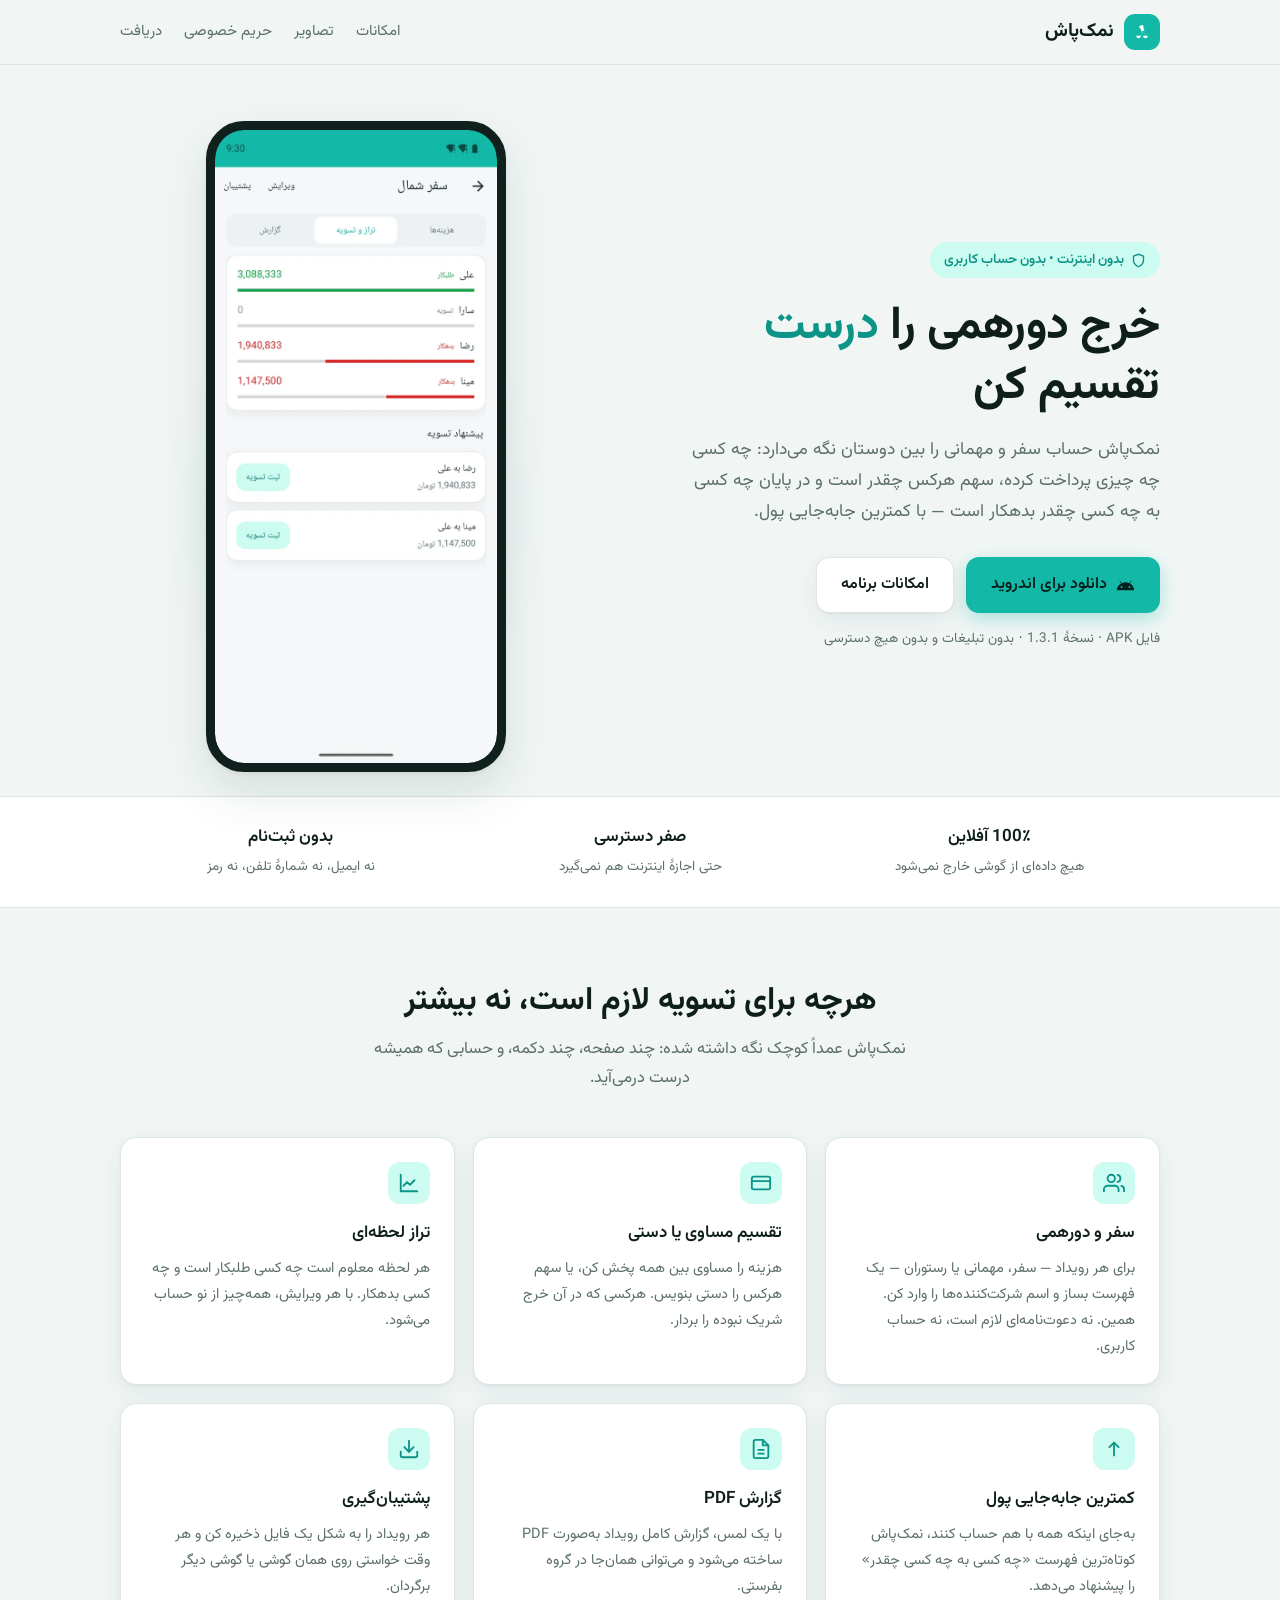
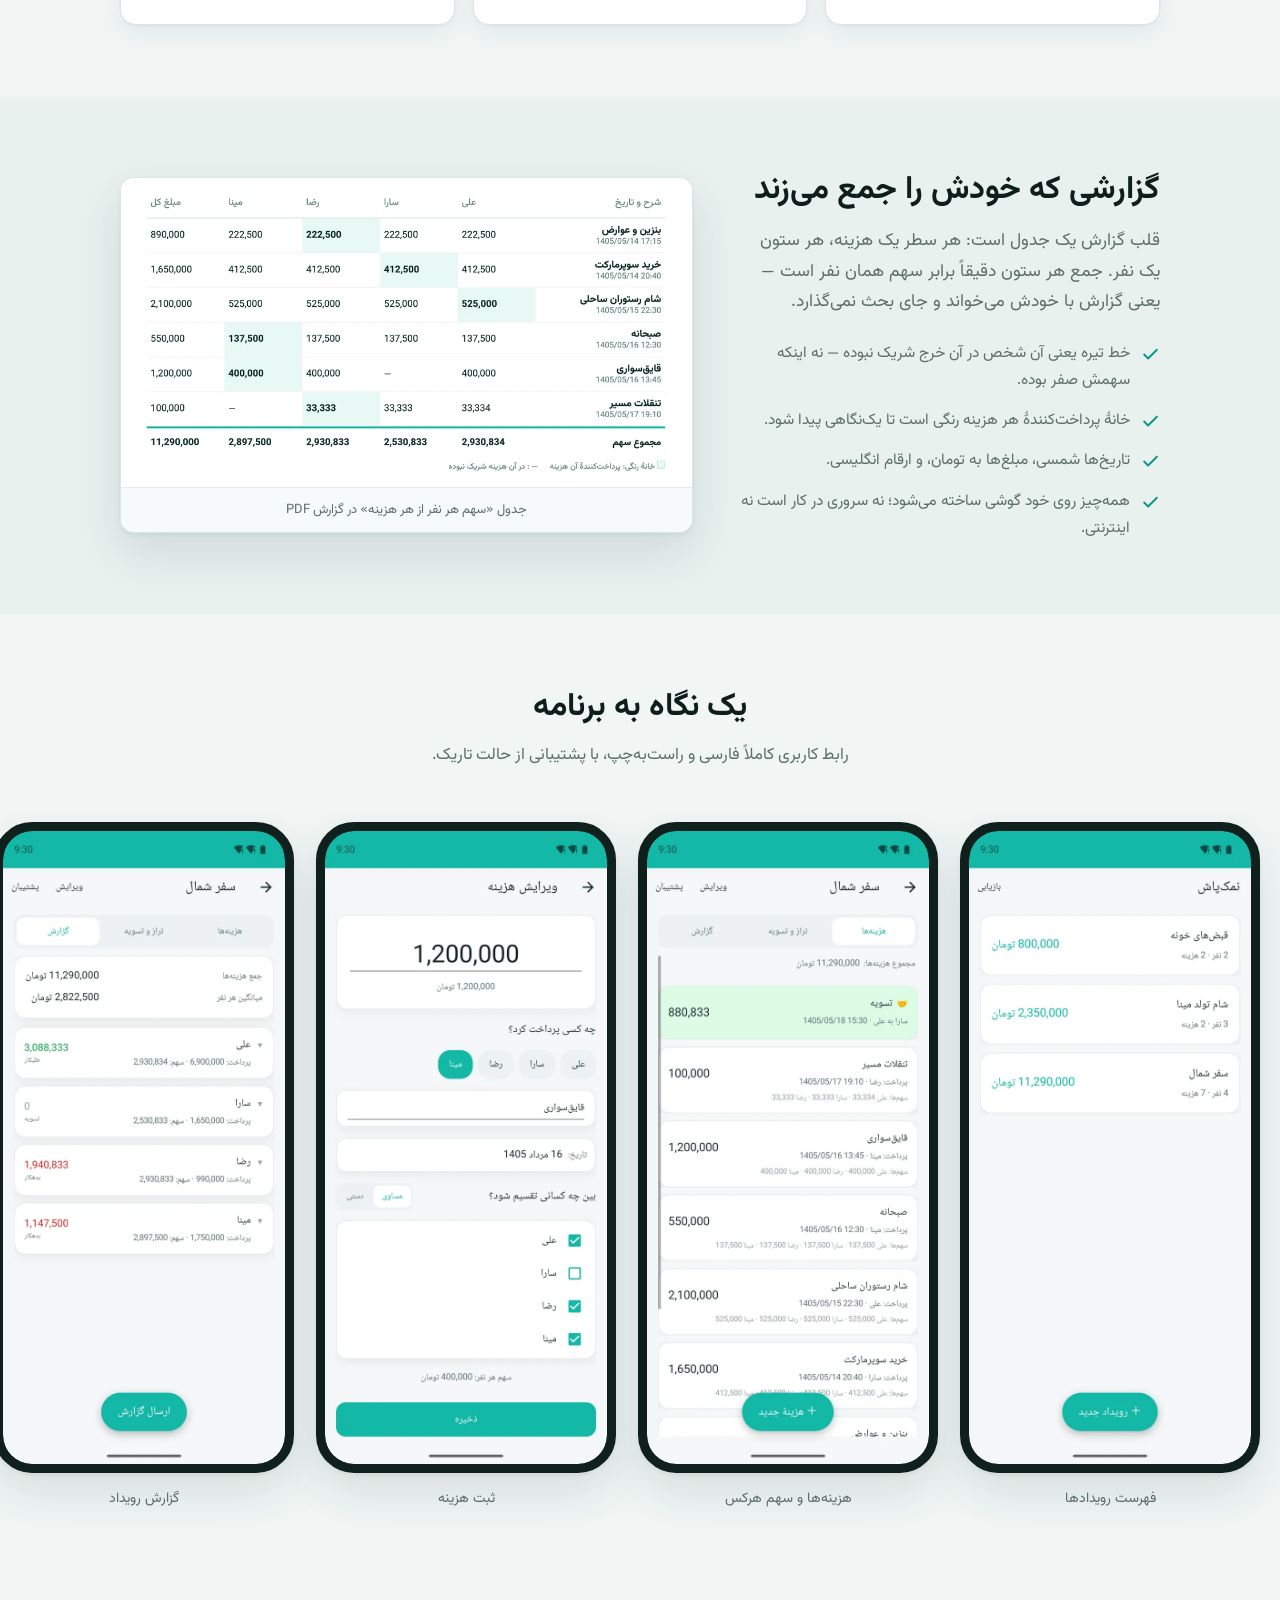
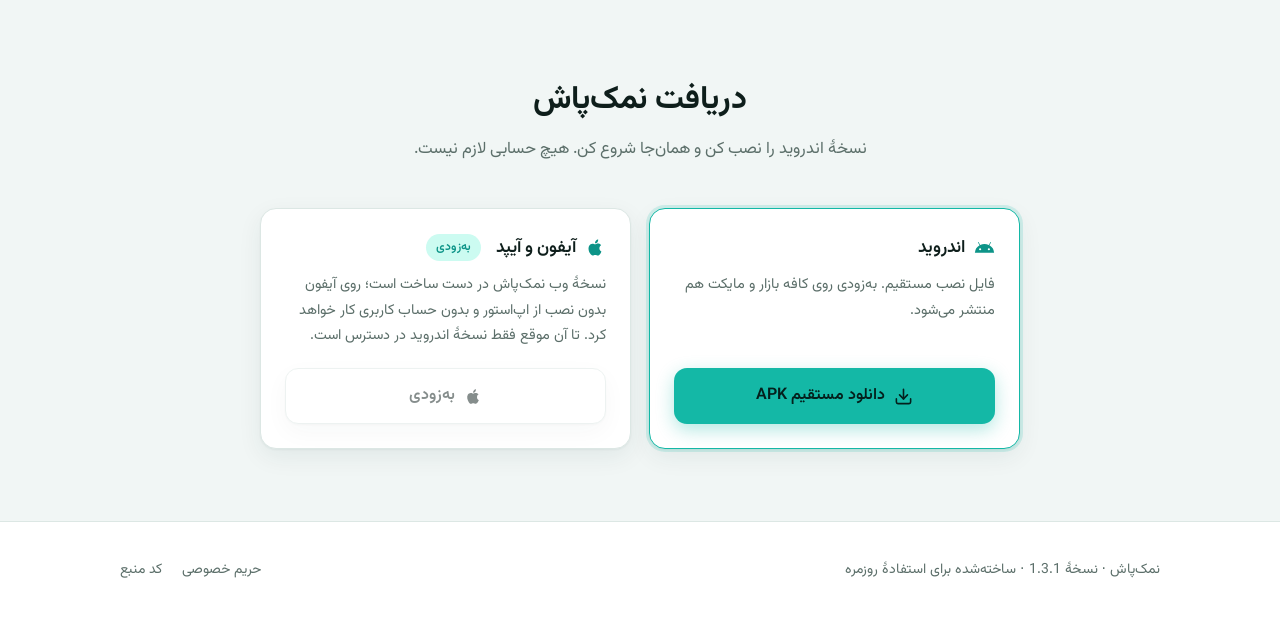
==== docs/index.html @ 7e6c97d6 "Publish the landing page at namakpash.namakco.ir Rename web/ to docs/ so GitHub Pages can serve it s" ====
<!doctype html>
<html lang="fa" dir="rtl">
<head>
<meta charset="utf-8">
<meta name="viewport" content="width=device-width, initial-scale=1, viewport-fit=cover">
<title>نمک‌پاش — تقسیم خرج دورهمی، بدون دردسر</title>
<meta name="description" content="نمک‌پاش خرج سفر و دورهمی را بین دوستان تقسیم می‌کند. کاملاً آفلاین، بدون حساب کاربری و بدون هیچ دسترسی.">
<meta name="theme-color" content="#14B8A6">

<meta property="og:type" content="website">
<meta property="og:title" content="نمک‌پاش — تقسیم خرج دورهمی، بدون دردسر">
<meta property="og:description" content="کاملاً آفلاین، بدون حساب کاربری، بدون هیچ دسترسی.">
<meta property="og:image" content="assets/shots/01-trips.webp">

<link rel="icon" href="assets/icon.svg" type="image/svg+xml">

<style>
@font-face{font-family:Vazirmatn;src:url(assets/fonts/Vazirmatn-Regular.woff2) format('woff2');font-weight:400;font-display:swap}
@font-face{font-family:Vazirmatn;src:url(assets/fonts/Vazirmatn-SemiBold.woff2) format('woff2');font-weight:600;font-display:swap}
@font-face{font-family:Vazirmatn;src:url(assets/fonts/Vazirmatn-Bold.woff2) format('woff2');font-weight:700;font-display:swap}

:root{
  --accent:#14B8A6; --accent-deep:#0D9488; --accent-soft:#CCFBF1;
  --green:#15A34A; --red:#DC2626;
  --bg:#F1F6F5; --surface:#FFFFFF; --surface-2:#E9F1EF;
  --text:#0E1E1B; --muted:#5C6F6A; --line:#DCE7E4;
  --shadow:0 1px 2px rgba(13,60,52,.05), 0 8px 24px rgba(13,60,52,.07);
  --shadow-lg:0 2px 4px rgba(13,60,52,.06), 0 20px 48px rgba(13,60,52,.12);
  --radius:16px;
}
@media (prefers-color-scheme:dark){
  :root:not([data-theme=light]){
    --accent:#2DD4BF; --accent-deep:#14B8A6; --accent-soft:#134E4A;
    --green:#4ADE80; --red:#F87171;
    --bg:#0A0F0E; --surface:#141B1A; --surface-2:#1B2423;
    --text:#E9F1EF; --muted:#93A5A0; --line:#243130;
    --shadow:0 1px 2px rgba(0,0,0,.4), 0 8px 24px rgba(0,0,0,.35);
    --shadow-lg:0 2px 4px rgba(0,0,0,.5), 0 20px 48px rgba(0,0,0,.5);
  }
}
:root[data-theme=dark]{
  --accent:#2DD4BF; --accent-deep:#14B8A6; --accent-soft:#134E4A;
  --green:#4ADE80; --red:#F87171;
  --bg:#0A0F0E; --surface:#141B1A; --surface-2:#1B2423;
  --text:#E9F1EF; --muted:#93A5A0; --line:#243130;
  --shadow:0 1px 2px rgba(0,0,0,.4), 0 8px 24px rgba(0,0,0,.35);
  --shadow-lg:0 2px 4px rgba(0,0,0,.5), 0 20px 48px rgba(0,0,0,.5);
}

*{box-sizing:border-box;margin:0;padding:0}
/* `clip`, not `hidden`: hidden would make body a scroll container and break the
   sticky header. In RTL any stray overflow also shifts the whole page sideways. */
html{scroll-behavior:smooth;overflow-x:clip}
body{
  font-family:Vazirmatn,system-ui,sans-serif;
  background:var(--bg); color:var(--text);
  line-height:1.75; font-size:16px;
  -webkit-font-smoothing:antialiased;
  overflow-x:clip;
}
.wrap{max-width:1080px;margin-inline:auto;padding-inline:20px}
section{padding-block:72px}
a{color:inherit}

/* ---------- header ---------- */
header{
  position:sticky; top:0; z-index:50;
  background:color-mix(in srgb, var(--bg) 82%, transparent);
  backdrop-filter:blur(14px); border-bottom:1px solid var(--line);
}
.bar{display:flex;align-items:center;gap:12px;height:64px}
.brand{display:flex;align-items:center;gap:10px;font-weight:700;font-size:19px;text-decoration:none}
.mark{width:36px;height:36px;border-radius:11px;background:var(--accent);display:grid;place-items:center;flex:none}
.mark svg{width:26px;height:26px;display:block}
.bar nav{margin-inline-start:auto;display:flex;gap:22px;align-items:center}
.bar nav a{color:var(--muted);text-decoration:none;font-size:15px}
.bar nav a:hover{color:var(--text)}
@media(max-width:640px){.bar nav a.hide-s{display:none}}

/* ---------- in-app browser notice ---------- */
#inapp{display:none;background:var(--accent-soft);border-bottom:1px solid var(--line);font-size:14px}
#inapp .wrap{padding-block:11px;display:flex;gap:10px;align-items:center;justify-content:center;text-align:center;flex-wrap:wrap}
#inapp b{font-weight:600}

/* ---------- hero ---------- */
.hero{padding-top:56px;padding-bottom:24px}
.hero-grid{display:grid;grid-template-columns:1.05fr .95fr;gap:48px;align-items:center}
@media(max-width:860px){.hero-grid{grid-template-columns:1fr;gap:40px;text-align:center}}
.eyebrow{
  display:inline-flex;align-items:center;gap:7px;font-size:13.5px;font-weight:600;
  color:var(--accent-deep);background:var(--accent-soft);
  padding:6px 14px;border-radius:999px;margin-bottom:20px;
}
@media (prefers-color-scheme:dark){:root:not([data-theme=light]) .eyebrow{color:#7FE8DC}}
:root[data-theme=dark] .eyebrow{color:#7FE8DC}
h1{font-size:clamp(30px,5.4vw,46px);line-height:1.3;font-weight:700;letter-spacing:-.01em}
h1 em{font-style:normal;color:var(--accent-deep)}
@media (prefers-color-scheme:dark){:root:not([data-theme=light]) h1 em{color:var(--accent)}}
:root[data-theme=dark] h1 em{color:var(--accent)}
.lede{margin-top:18px;font-size:17.5px;color:var(--muted);max-width:48ch}
@media(max-width:860px){.lede{margin-inline:auto}}

.cta{margin-top:30px;display:flex;flex-wrap:wrap;gap:12px}
@media(max-width:860px){.cta{justify-content:center}}
.btn{
  display:inline-flex;align-items:center;gap:9px;
  padding:13px 24px;border-radius:13px;font-size:16px;font-weight:600;
  text-decoration:none;border:1px solid transparent;cursor:pointer;
  transition:transform .15s ease, box-shadow .15s ease, background .15s ease;
}
.btn svg{width:19px;height:19px;flex:none}
.btn-primary{background:var(--accent);color:#04201C;box-shadow:0 6px 18px rgba(20,184,166,.32)}
.btn-primary:hover{transform:translateY(-1px);box-shadow:0 10px 26px rgba(20,184,166,.4)}
.btn-ghost{background:var(--surface);color:var(--text);border-color:var(--line);box-shadow:var(--shadow)}
.btn-ghost:hover{transform:translateY(-1px)}
.cta-note{margin-top:14px;font-size:13.5px;color:var(--muted)}

/* ---------- phone ---------- */
.phone{
  width:min(300px,78vw);margin-inline:auto;
  border:9px solid #10201D;border-radius:38px;background:#10201D;
  box-shadow:var(--shadow-lg);overflow:hidden;position:relative;
}
@media (prefers-color-scheme:dark){:root:not([data-theme=light]) .phone{border-color:#2A3937}}
:root[data-theme=dark] .phone{border-color:#2A3937}
.phone img{display:block;width:100%;height:auto;border-radius:29px}
.hero-phone{position:relative}
.hero-phone::after{
  content:"";position:absolute;inset:12% 0 -8% 0;z-index:-1;
  background:radial-gradient(closest-side, rgba(20,184,166,.28), transparent 72%);
  filter:blur(18px);
}

/* ---------- trust strip ---------- */
.strip{border-block:1px solid var(--line);background:var(--surface)}
.strip .wrap{display:grid;grid-template-columns:repeat(3,1fr);gap:8px;padding-block:26px;text-align:center}
@media(max-width:640px){.strip .wrap{grid-template-columns:1fr;gap:20px}}
.strip b{display:block;font-size:17px;font-weight:600}
.strip span{font-size:13.5px;color:var(--muted)}

/* ---------- headings ---------- */
.head{text-align:center;max-width:60ch;margin:0 auto 44px}
h2{font-size:clamp(24px,3.6vw,32px);font-weight:700;line-height:1.35}
.head p{margin-top:12px;color:var(--muted);font-size:16.5px}

/* ---------- features ---------- */
.features{display:grid;grid-template-columns:repeat(3,1fr);gap:18px}
@media(max-width:860px){.features{grid-template-columns:repeat(2,1fr)}}
@media(max-width:560px){.features{grid-template-columns:1fr}}
.card{
  background:var(--surface);border:1px solid var(--line);border-radius:var(--radius);
  padding:24px;box-shadow:var(--shadow);
}
.card .ic{
  width:42px;height:42px;border-radius:12px;background:var(--accent-soft);
  display:grid;place-items:center;margin-bottom:15px;color:var(--accent-deep);
}
@media (prefers-color-scheme:dark){:root:not([data-theme=light]) .card .ic{color:#7FE8DC}}
:root[data-theme=dark] .card .ic{color:#7FE8DC}
.card .ic svg{width:22px;height:22px}
.card h3{font-size:17px;font-weight:600;margin-bottom:7px}
.card p{font-size:14.5px;color:var(--muted);line-height:1.8}

/* ---------- report showcase ---------- */
.showcase{background:var(--surface-2)}
.showcase-grid{display:grid;grid-template-columns:.85fr 1.15fr;gap:44px;align-items:center}
@media(max-width:860px){.showcase-grid{grid-template-columns:1fr;gap:32px}}
.showcase-grid ul{list-style:none;margin-top:22px;display:grid;gap:13px}
.showcase-grid li{display:flex;gap:11px;font-size:15.5px;color:var(--muted);align-items:flex-start}
.showcase-grid li svg{width:19px;height:19px;flex:none;margin-top:5px;color:var(--accent-deep)}
@media (prefers-color-scheme:dark){:root:not([data-theme=light]) .showcase-grid li svg{color:var(--accent)}}
:root[data-theme=dark] .showcase-grid li svg{color:var(--accent)}
.paper{
  background:#fff;border:1px solid var(--line);border-radius:14px;overflow:hidden;
  box-shadow:var(--shadow-lg);
}
.paper img{display:block;width:100%;height:auto}
.paper figcaption{
  padding:11px 16px;font-size:13px;color:#5C6F6A;
  background:#F7FAFA;border-top:1px solid #E4EDEB;text-align:center;
}

/* ---------- gallery ---------- */
.rail{display:flex;gap:22px;overflow-x:auto;padding:8px 20px 24px;scroll-snap-type:x mandatory;scrollbar-width:thin}
.rail>figure{flex:0 0 auto;scroll-snap-align:center;text-align:center}
.rail figcaption{margin-top:14px;font-size:14px;color:var(--muted)}

/* ---------- download ---------- */
.dl{display:grid;grid-template-columns:repeat(2,1fr);gap:18px;max-width:760px;margin-inline:auto}
@media(max-width:640px){.dl{grid-template-columns:1fr}}
.dl-card{
  background:var(--surface);border:1px solid var(--line);border-radius:var(--radius);
  padding:24px;box-shadow:var(--shadow);display:flex;flex-direction:column;
}
.dl-card.is-primary{border-color:var(--accent);box-shadow:0 0 0 3px color-mix(in srgb,var(--accent) 16%,transparent),var(--shadow)}
.dl-card h3{font-size:17.5px;font-weight:600;display:flex;align-items:center;gap:9px}
.dl-card h3 svg{width:21px;height:21px;color:var(--accent-deep)}
@media (prefers-color-scheme:dark){:root:not([data-theme=light]) .dl-card h3 svg{color:var(--accent)}}
:root[data-theme=dark] .dl-card h3 svg{color:var(--accent)}
.dl-card p{font-size:14.5px;color:var(--muted);margin:9px 0 20px;flex:1}
.badge{
  display:inline-block;font-size:12px;font-weight:600;padding:3px 10px;border-radius:999px;
  background:var(--accent-soft);color:var(--accent-deep);margin-inline-start:6px;vertical-align:middle;
}
@media (prefers-color-scheme:dark){:root:not([data-theme=light]) .badge{color:#7FE8DC}}
:root[data-theme=dark] .badge{color:#7FE8DC}
.btn-block{width:100%;justify-content:center}
.btn[aria-disabled=true]{opacity:.5;pointer-events:none}

/* ---------- ios steps ---------- */
.steps{counter-reset:s;display:grid;gap:14px;margin-top:20px}
.steps li{list-style:none;display:flex;gap:13px;align-items:flex-start;font-size:15px}
.steps li::before{
  counter-increment:s;content:counter(s);
  width:26px;height:26px;border-radius:50%;flex:none;
  background:var(--accent);color:#04201C;font-size:13.5px;font-weight:700;
  display:grid;place-items:center;margin-top:3px;
}
.inline-ic{display:inline-grid;place-items:center;width:22px;height:22px;vertical-align:-5px;color:var(--accent-deep)}
.inline-ic svg{width:17px;height:17px}
@media (prefers-color-scheme:dark){:root:not([data-theme=light]) .inline-ic{color:var(--accent)}}
:root[data-theme=dark] .inline-ic{color:var(--accent)}

/* ---------- footer ---------- */
footer{border-top:1px solid var(--line);background:var(--surface);padding-block:36px;font-size:14px;color:var(--muted)}
footer .wrap{display:flex;gap:16px;align-items:center;flex-wrap:wrap;justify-content:space-between}
footer a{text-decoration:none}
footer a:hover{color:var(--text)}
.f-links{display:flex;gap:20px;flex-wrap:wrap}
</style>
</head>
<body>

<div id="inapp">
  <div class="wrap">
    <span>برای نصب، این صفحه را در <b>Safari</b> باز کنید — از منوی «…» گزینهٔ «Open in Browser» را بزنید.</span>
  </div>
</div>

<header>
  <div class="wrap bar">
    <a class="brand" href="#top">
      <span class="mark" aria-hidden="true">
        <svg viewBox="0 0 456 456" fill="#fff">
          <g transform="translate(228 228) scale(0.86) translate(-228 -228)">
            <g transform="rotate(160 228 150)">
              <rect x="194" y="88" width="68" height="38" rx="18"/>
              <rect x="203" y="122" width="50" height="16"/>
              <path d="M196 134 H260 L270 192 Q272 210 254 210 H202 Q184 210 186 192 Z"/>
            </g>
            <circle cx="243" cy="238" r="9"/><circle cx="214" cy="268" r="8"/>
            <circle cx="274" cy="266" r="8"/><circle cx="190" cy="294" r="7"/>
            <circle cx="298" cy="292" r="7"/>
            <path d="M108 306 h100 a50 50 0 0 1 -100 0 z"/>
            <path d="M248 306 h100 a50 50 0 0 1 -100 0 z"/>
          </g>
        </svg>
      </span>
      نمک‌پاش
    </a>
    <nav>
      <a href="#features" class="hide-s">امکانات</a>
      <a href="#shots" class="hide-s">تصاویر</a>
      <a href="privacy.html" class="hide-s">حریم خصوصی</a>
      <a href="#download">دریافت</a>
    </nav>
  </div>
</header>

<main id="top">

<section class="hero">
  <div class="wrap hero-grid">
    <div>
      <span class="eyebrow">
        <svg viewBox="0 0 24 24" fill="none" stroke="currentColor" stroke-width="2.2" stroke-linecap="round" stroke-linejoin="round" width="15" height="15"><path d="M12 22s8-4 8-10V5l-8-3-8 3v7c0 6 8 10 8 10z"/></svg>
        بدون اینترنت · بدون حساب کاربری
      </span>
      <h1>خرج دورهمی را <em>درست</em> تقسیم کن</h1>
      <p class="lede">
        نمک‌پاش حساب سفر و مهمانی را بین دوستان نگه می‌دارد: چه کسی چه چیزی پرداخت کرده،
        سهم هرکس چقدر است و در پایان چه کسی به چه کسی چقدر بدهکار است — با کمترین جابه‌جایی پول.
      </p>
      <div class="cta" id="cta"></div>
      <p class="cta-note" id="ctaNote"></p>
    </div>
    <div class="hero-phone">
      <div class="phone">
        <img src="assets/shots/03-balances.webp" width="620" height="1392"
             alt="صفحهٔ تراز و تسویه در نمک‌پاش: طلبکار و بدهکار هر نفر و پیشنهاد تسویه">
      </div>
    </div>
  </div>
</section>

<div class="strip">
  <div class="wrap">
    <div><b>100٪ آفلاین</b><span>هیچ داده‌ای از گوشی خارج نمی‌شود</span></div>
    <div><b>صفر دسترسی</b><span>حتی اجازهٔ اینترنت هم نمی‌گیرد</span></div>
    <div><b>بدون ثبت‌نام</b><span>نه ایمیل، نه شمارهٔ تلفن، نه رمز</span></div>
  </div>
</div>

<section id="features">
  <div class="wrap">
    <div class="head">
      <h2>هرچه برای تسویه لازم است، نه بیشتر</h2>
      <p>نمک‌پاش عمداً کوچک نگه داشته شده: چند صفحه، چند دکمه، و حسابی که همیشه درست درمی‌آید.</p>
    </div>
    <div class="features">
      <div class="card">
        <div class="ic"><svg viewBox="0 0 24 24" fill="none" stroke="currentColor" stroke-width="2" stroke-linecap="round" stroke-linejoin="round"><path d="M17 21v-2a4 4 0 0 0-4-4H5a4 4 0 0 0-4 4v2"/><circle cx="9" cy="7" r="4"/><path d="M23 21v-2a4 4 0 0 0-3-3.87M16 3.13a4 4 0 0 1 0 7.75"/></svg></div>
        <h3>سفر و دورهمی</h3>
        <p>برای هر رویداد — سفر، مهمانی یا رستوران — یک فهرست بساز و اسم شرکت‌کننده‌ها را وارد کن. همین. نه دعوت‌نامه‌ای لازم است، نه حساب کاربری.</p>
      </div>
      <div class="card">
        <div class="ic"><svg viewBox="0 0 24 24" fill="none" stroke="currentColor" stroke-width="2" stroke-linecap="round" stroke-linejoin="round"><rect x="2" y="5" width="20" height="14" rx="2"/><path d="M2 10h20"/></svg></div>
        <h3>تقسیم مساوی یا دستی</h3>
        <p>هزینه را مساوی بین همه پخش کن، یا سهم هرکس را دستی بنویس. هرکسی که در آن خرج شریک نبوده را بردار.</p>
      </div>
      <div class="card">
        <div class="ic"><svg viewBox="0 0 24 24" fill="none" stroke="currentColor" stroke-width="2" stroke-linecap="round" stroke-linejoin="round"><path d="M3 3v18h18"/><path d="M18 9l-5 5-3-3-4 4"/></svg></div>
        <h3>تراز لحظه‌ای</h3>
        <p>هر لحظه معلوم است چه کسی طلبکار است و چه کسی بدهکار. با هر ویرایش، همه‌چیز از نو حساب می‌شود.</p>
      </div>
      <div class="card">
        <div class="ic"><svg viewBox="0 0 24 24" fill="none" stroke="currentColor" stroke-width="2" stroke-linecap="round" stroke-linejoin="round"><path d="M7 10l5-5 5 5"/><path d="M12 5v14"/></svg></div>
        <h3>کمترین جابه‌جایی پول</h3>
        <p>به‌جای اینکه همه با هم حساب کنند، نمک‌پاش کوتاه‌ترین فهرست «چه کسی به چه کسی چقدر» را پیشنهاد می‌دهد.</p>
      </div>
      <div class="card">
        <div class="ic"><svg viewBox="0 0 24 24" fill="none" stroke="currentColor" stroke-width="2" stroke-linecap="round" stroke-linejoin="round"><path d="M14 2H6a2 2 0 0 0-2 2v16a2 2 0 0 0 2 2h12a2 2 0 0 0 2-2V8z"/><path d="M14 2v6h6"/><path d="M9 13h6M9 17h6"/></svg></div>
        <h3>گزارش PDF</h3>
        <p>با یک لمس، گزارش کامل رویداد به‌صورت PDF ساخته می‌شود و می‌توانی همان‌جا در گروه بفرستی.</p>
      </div>
      <div class="card">
        <div class="ic"><svg viewBox="0 0 24 24" fill="none" stroke="currentColor" stroke-width="2" stroke-linecap="round" stroke-linejoin="round"><path d="M21 15v4a2 2 0 0 1-2 2H5a2 2 0 0 1-2-2v-4"/><path d="M7 10l5 5 5-5"/><path d="M12 15V3"/></svg></div>
        <h3>پشتیبان‌گیری</h3>
        <p>هر رویداد را به شکل یک فایل ذخیره کن و هر وقت خواستی روی همان گوشی یا گوشی دیگر برگردان.</p>
      </div>
    </div>
  </div>
</section>

<section class="showcase">
  <div class="wrap showcase-grid">
    <div>
      <h2>گزارشی که خودش را جمع می‌زند</h2>
      <p class="lede" style="margin-top:14px">
        قلب گزارش یک جدول است: هر سطر یک هزینه، هر ستون یک نفر. جمع هر ستون دقیقاً برابر
        سهم همان نفر است — یعنی گزارش با خودش می‌خواند و جای بحث نمی‌گذارد.
      </p>
      <ul>
        <li><svg viewBox="0 0 24 24" fill="none" stroke="currentColor" stroke-width="2.4" stroke-linecap="round" stroke-linejoin="round"><path d="M20 6L9 17l-5-5"/></svg><span>خط تیره یعنی آن شخص در آن خرج شریک نبوده — نه اینکه سهمش صفر بوده.</span></li>
        <li><svg viewBox="0 0 24 24" fill="none" stroke="currentColor" stroke-width="2.4" stroke-linecap="round" stroke-linejoin="round"><path d="M20 6L9 17l-5-5"/></svg><span>خانهٔ پرداخت‌کنندهٔ هر هزینه رنگی است تا یک‌نگاهی پیدا شود.</span></li>
        <li><svg viewBox="0 0 24 24" fill="none" stroke="currentColor" stroke-width="2.4" stroke-linecap="round" stroke-linejoin="round"><path d="M20 6L9 17l-5-5"/></svg><span>تاریخ‌ها شمسی، مبلغ‌ها به تومان، و ارقام انگلیسی.</span></li>
        <li><svg viewBox="0 0 24 24" fill="none" stroke="currentColor" stroke-width="2.4" stroke-linecap="round" stroke-linejoin="round"><path d="M20 6L9 17l-5-5"/></svg><span>همه‌چیز روی خود گوشی ساخته می‌شود؛ نه سروری در کار است نه اینترنتی.</span></li>
      </ul>
    </div>
    <figure class="paper">
      <img src="assets/shots/09-matrix.webp" width="1000" height="577" loading="lazy"
           alt="جدول سهم هر نفر از هر هزینه در گزارش نمک‌پاش: هر سطر یک هزینه، هر ستون یک نفر، با سطر مجموع سهم">
      <figcaption>جدول «سهم هر نفر از هر هزینه» در گزارش PDF</figcaption>
    </figure>
  </div>
</section>

<section id="shots">
  <div class="wrap head">
    <h2>یک نگاه به برنامه</h2>
    <p>رابط کاربری کاملاً فارسی و راست‌به‌چپ، با پشتیبانی از حالت تاریک.</p>
  </div>
  <div class="rail">
    <figure><div class="phone"><img src="assets/shots/01-trips.webp" width="620" height="1392" loading="lazy" alt="فهرست رویدادها"></div><figcaption>فهرست رویدادها</figcaption></figure>
    <figure><div class="phone"><img src="assets/shots/02-expenses.webp" width="620" height="1392" loading="lazy" alt="فهرست هزینه‌ها با سهم هر نفر"></div><figcaption>هزینه‌ها و سهم هرکس</figcaption></figure>
    <figure><div class="phone"><img src="assets/shots/05-editor.webp" width="620" height="1392" loading="lazy" alt="ثبت هزینهٔ جدید"></div><figcaption>ثبت هزینه</figcaption></figure>
    <figure><div class="phone"><img src="assets/shots/04-report.webp" width="620" height="1392" loading="lazy" alt="گزارش رویداد"></div><figcaption>گزارش رویداد</figcaption></figure>
    <figure><div class="phone"><img src="assets/shots/06-dark-expenses.webp" width="620" height="1392" loading="lazy" alt="هزینه‌ها در حالت تاریک"></div><figcaption>حالت تاریک</figcaption></figure>
    <figure><div class="phone"><img src="assets/shots/07-dark-balances.webp" width="620" height="1392" loading="lazy" alt="تراز و تسویه در حالت تاریک"></div><figcaption>تراز در حالت تاریک</figcaption></figure>
  </div>
</section>

<section id="download">
  <div class="wrap">
    <div class="head">
      <h2>دریافت نمک‌پاش</h2>
      <p id="dlIntro">نسخهٔ اندروید را نصب کن و همان‌جا شروع کن. هیچ حسابی لازم نیست.</p>
    </div>
    <div class="dl" id="dlCards"></div>
  </div>
</section>

</main>

<footer>
  <div class="wrap">
    <span>نمک‌پاش · نسخهٔ <span id="ver">1.3</span> · ساخته‌شده برای استفادهٔ روزمره</span>
    <span class="f-links">
      <a href="privacy.html">حریم خصوصی</a>
      <a href="https://github.com/AmirHosseinNarimaniRad/namakpash" rel="noopener">کد منبع</a>
    </span>
  </div>
</footer>

<script>
(function () {
  "use strict";

  // ---- flip these as each channel goes live -------------------------------
  var CONFIG = {
    version:  "1.3.1",
    apkUrl:   "https://github.com/AmirHosseinNarimaniRad/namakpash/releases/latest",
    bazaarUrl: null,   // "https://cafebazaar.ir/app/ir.narimani.splitt"
    myketUrl:  null,   // "https://myket.ir/app/ir.narimani.splitt"
    pwaUrl:    null    // "/app/"  — set once the web version ships
  };
  // ------------------------------------------------------------------------

  var ua = navigator.userAgent || "";
  var isIOS = /iPad|iPhone|iPod/.test(ua) ||
              (navigator.platform === "MacIntel" && navigator.maxTouchPoints > 1);
  var isAndroid = /Android/.test(ua);
  // Links opened from Telegram/Instagram/WhatsApp land in a webview where iOS has no
  // "Add to Home Screen" at all — worth calling out rather than letting it dead-end.
  var inApp = /(FBAN|FBAV|Instagram|Line|Twitter|WhatsApp|Telegram)/i.test(ua) ||
              (isIOS && /AppleWebKit/.test(ua) && !/Safari/.test(ua));

  if (inApp) document.getElementById("inapp").style.display = "block";

  var ICON = {
    android: '<svg viewBox="0 0 24 24" fill="currentColor"><path d="M17.6 9.48l1.84-3.18a.4.4 0 0 0-.7-.4l-1.87 3.23a11.4 11.4 0 0 0-9.74 0L5.26 5.9a.4.4 0 1 0-.7.4L6.4 9.48A10.9 10.9 0 0 0 1 18h22a10.9 10.9 0 0 0-5.4-8.52M7 15.25a1.25 1.25 0 1 1 0-2.5 1.25 1.25 0 0 1 0 2.5m10 0a1.25 1.25 0 1 1 0-2.5 1.25 1.25 0 0 1 0 2.5"/></svg>',
    apple:   '<svg viewBox="0 0 24 24" fill="currentColor"><path d="M16.4 12.8c0-2.3 1.9-3.4 2-3.5-1.1-1.6-2.8-1.8-3.4-1.8-1.4-.1-2.8.9-3.5.9s-1.8-.9-3-.8c-1.5 0-2.9.9-3.7 2.3-1.6 2.7-.4 6.8 1.1 9 .8 1.1 1.6 2.3 2.8 2.3s1.6-.7 3-.7 1.8.7 3 .7 2-1.1 2.8-2.2c.9-1.2 1.2-2.4 1.2-2.5 0 0-2.3-.9-2.3-3.7M14.2 5.9c.6-.8 1-1.9.9-3-.9 0-2 .6-2.7 1.4-.6.7-1.1 1.8-.9 2.9 1 .1 2-.5 2.7-1.3"/></svg>',
    down:    '<svg viewBox="0 0 24 24" fill="none" stroke="currentColor" stroke-width="2" stroke-linecap="round" stroke-linejoin="round"><path d="M21 15v4a2 2 0 0 1-2 2H5a2 2 0 0 1-2-2v-4"/><path d="M7 10l5 5 5-5"/><path d="M12 15V3"/></svg>',
    share:   '<svg viewBox="0 0 24 24" fill="none" stroke="currentColor" stroke-width="2" stroke-linecap="round" stroke-linejoin="round"><path d="M12 16V3"/><path d="M8 7l4-4 4 4"/><path d="M4 12v7a2 2 0 0 0 2 2h12a2 2 0 0 0 2-2v-7"/></svg>',
    plus:    '<svg viewBox="0 0 24 24" fill="none" stroke="currentColor" stroke-width="2" stroke-linecap="round" stroke-linejoin="round"><rect x="3" y="3" width="18" height="18" rx="4"/><path d="M12 8v8M8 12h8"/></svg>'
  };

  function btn(href, label, icon, primary) {
    if (!href) {
      return '<span class="btn ' + (primary ? "btn-primary" : "btn-ghost") +
             ' btn-block" aria-disabled="true">' + icon + label + '</span>';
    }
    return '<a class="btn ' + (primary ? "btn-primary" : "btn-ghost") +
           ' btn-block" href="' + href + '" rel="noopener">' + icon + label + '</a>';
  }

  // ---- hero call to action ----
  var cta = document.getElementById("cta");
  var note = document.getElementById("ctaNote");
  var androidHref = CONFIG.bazaarUrl || CONFIG.apkUrl;

  if (isIOS) {
    if (CONFIG.pwaUrl) {
      cta.innerHTML =
        '<a class="btn btn-primary" href="#ios">' + ICON.apple + 'نصب روی آیفون</a>' +
        '<a class="btn btn-ghost" href="#download">نسخهٔ اندروید</a>';
      note.textContent = "نسخهٔ وب، مستقیم از داخل Safari نصب می‌شود.";
    } else {
      cta.innerHTML =
        '<a class="btn btn-ghost" href="#download">' + ICON.android + 'فعلاً فقط اندروید</a>';
      note.textContent = "نسخهٔ وب برای آیفون در دست ساخت است.";
    }
  } else {
    cta.innerHTML =
      '<a class="btn btn-primary" href="' + androidHref + '" rel="noopener">' +
      ICON.android + (CONFIG.bazaarUrl ? "دریافت از بازار" : "دانلود برای اندروید") + '</a>' +
      '<a class="btn btn-ghost" href="#features">امکانات برنامه</a>';
    note.textContent = CONFIG.bazaarUrl
      ? "رایگان · بدون تبلیغات · بدون هیچ دسترسی"
      : "فایل APK · نسخهٔ " + CONFIG.version + " · بدون تبلیغات و بدون هیچ دسترسی";
  }

  // ---- download cards ----
  var cards = [];

  var androidButtons = CONFIG.bazaarUrl
    ? btn(CONFIG.bazaarUrl, "دریافت از بازار", ICON.android, true) +
      '<div style="height:10px"></div>' +
      btn(CONFIG.apkUrl, "دانلود مستقیم APK", ICON.down, false)
    : btn(CONFIG.apkUrl, "دانلود مستقیم APK", ICON.down, true);

  cards.push(
    '<div class="dl-card' + (isIOS ? "" : " is-primary") + '">' +
      '<h3>' + ICON.android + 'اندروید</h3>' +
      '<p>' + (CONFIG.bazaarUrl
        ? "از کافه بازار نصب کن تا به‌روزرسانی‌ها خودکار برسد."
        : "فایل نصب مستقیم. به‌زودی روی کافه بازار و مایکت هم منتشر می‌شود.") + '</p>' +
      androidButtons +
    '</div>'
  );

  cards.push(
    '<div class="dl-card' + (isIOS && CONFIG.pwaUrl ? " is-primary" : "") + '" id="ios">' +
      '<h3>' + ICON.apple + 'آیفون و آیپد' +
        (CONFIG.pwaUrl ? "" : '<span class="badge">به‌زودی</span>') + '</h3>' +
      (CONFIG.pwaUrl
        ? '<p>نسخهٔ وب را باز کن و به صفحهٔ اصلی اضافه کن — بعد از آن کاملاً آفلاین کار می‌کند.</p>' +
          '<ol class="steps">' +
            '<li>این صفحه را در <b>Safari</b> باز کن.</li>' +
            '<li>دکمهٔ <span class="inline-ic">' + ICON.share + '</span> را بزن.</li>' +
            '<li>گزینهٔ <span class="inline-ic">' + ICON.plus + '</span> <b>Add to Home Screen</b> را انتخاب کن.</li>' +
          '</ol>' +
          '<div style="height:16px"></div>' +
          btn(CONFIG.pwaUrl, "باز کردن نسخهٔ وب", ICON.apple, true)
        : '<p>نسخهٔ وب نمک‌پاش در دست ساخت است؛ روی آیفون بدون نصب از اپ‌استور و بدون حساب کاربری کار خواهد کرد. تا آن موقع فقط نسخهٔ اندروید در دسترس است.</p>' +
          btn(null, "به‌زودی", ICON.apple, false)) +
    '</div>'
  );

  if (CONFIG.myketUrl) {
    cards.push(
      '<div class="dl-card">' +
        '<h3>' + ICON.android + 'مایکت</h3>' +
        '<p>اگر کافه بازار نداری، از مایکت نصب کن.</p>' +
        btn(CONFIG.myketUrl, "دریافت از مایکت", ICON.android, false) +
      '</div>'
    );
  }

  document.getElementById("dlCards").innerHTML = cards.join("");

  if (isIOS && !CONFIG.pwaUrl) {
    document.getElementById("dlIntro").textContent =
      "نسخهٔ آیفون هنوز آماده نیست. فعلاً نمک‌پاش فقط روی اندروید کار می‌کند.";
  }

  document.getElementById("ver").textContent = CONFIG.version;
})();
</script>

</body>
</html>
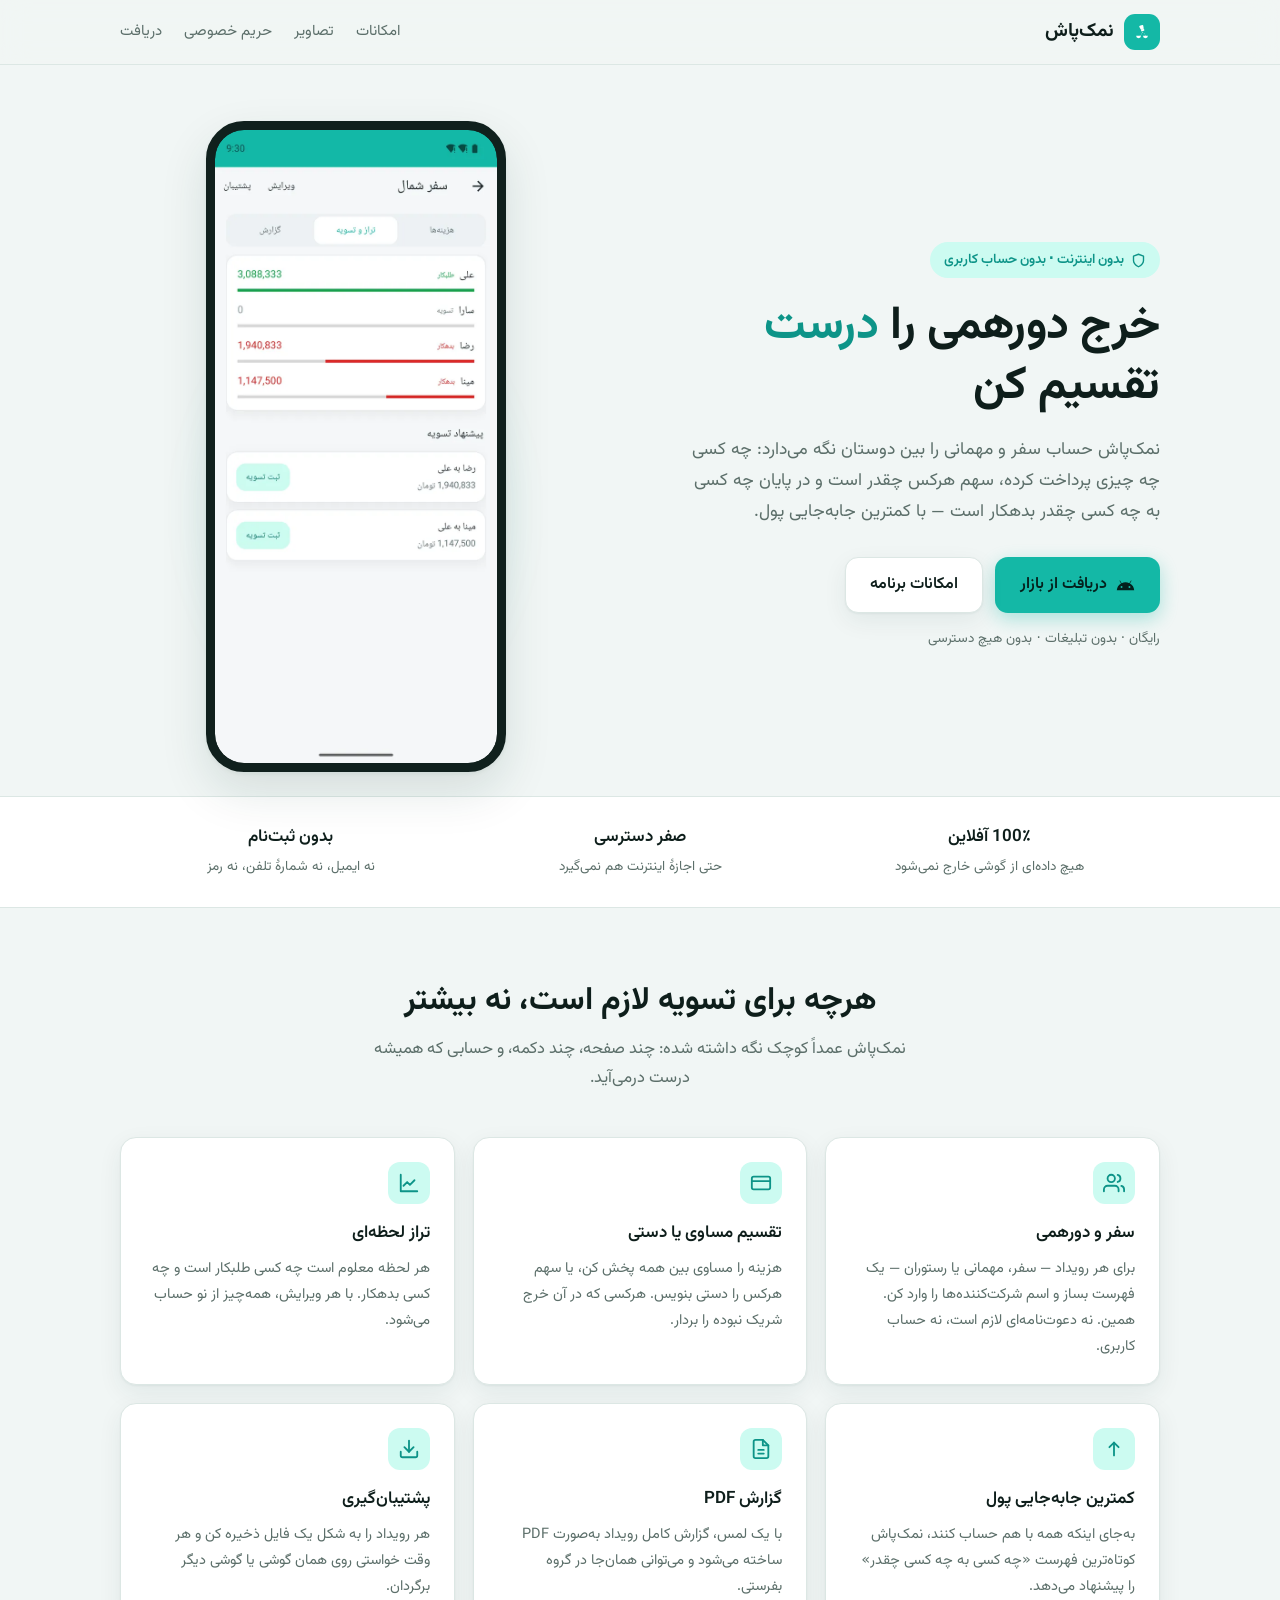
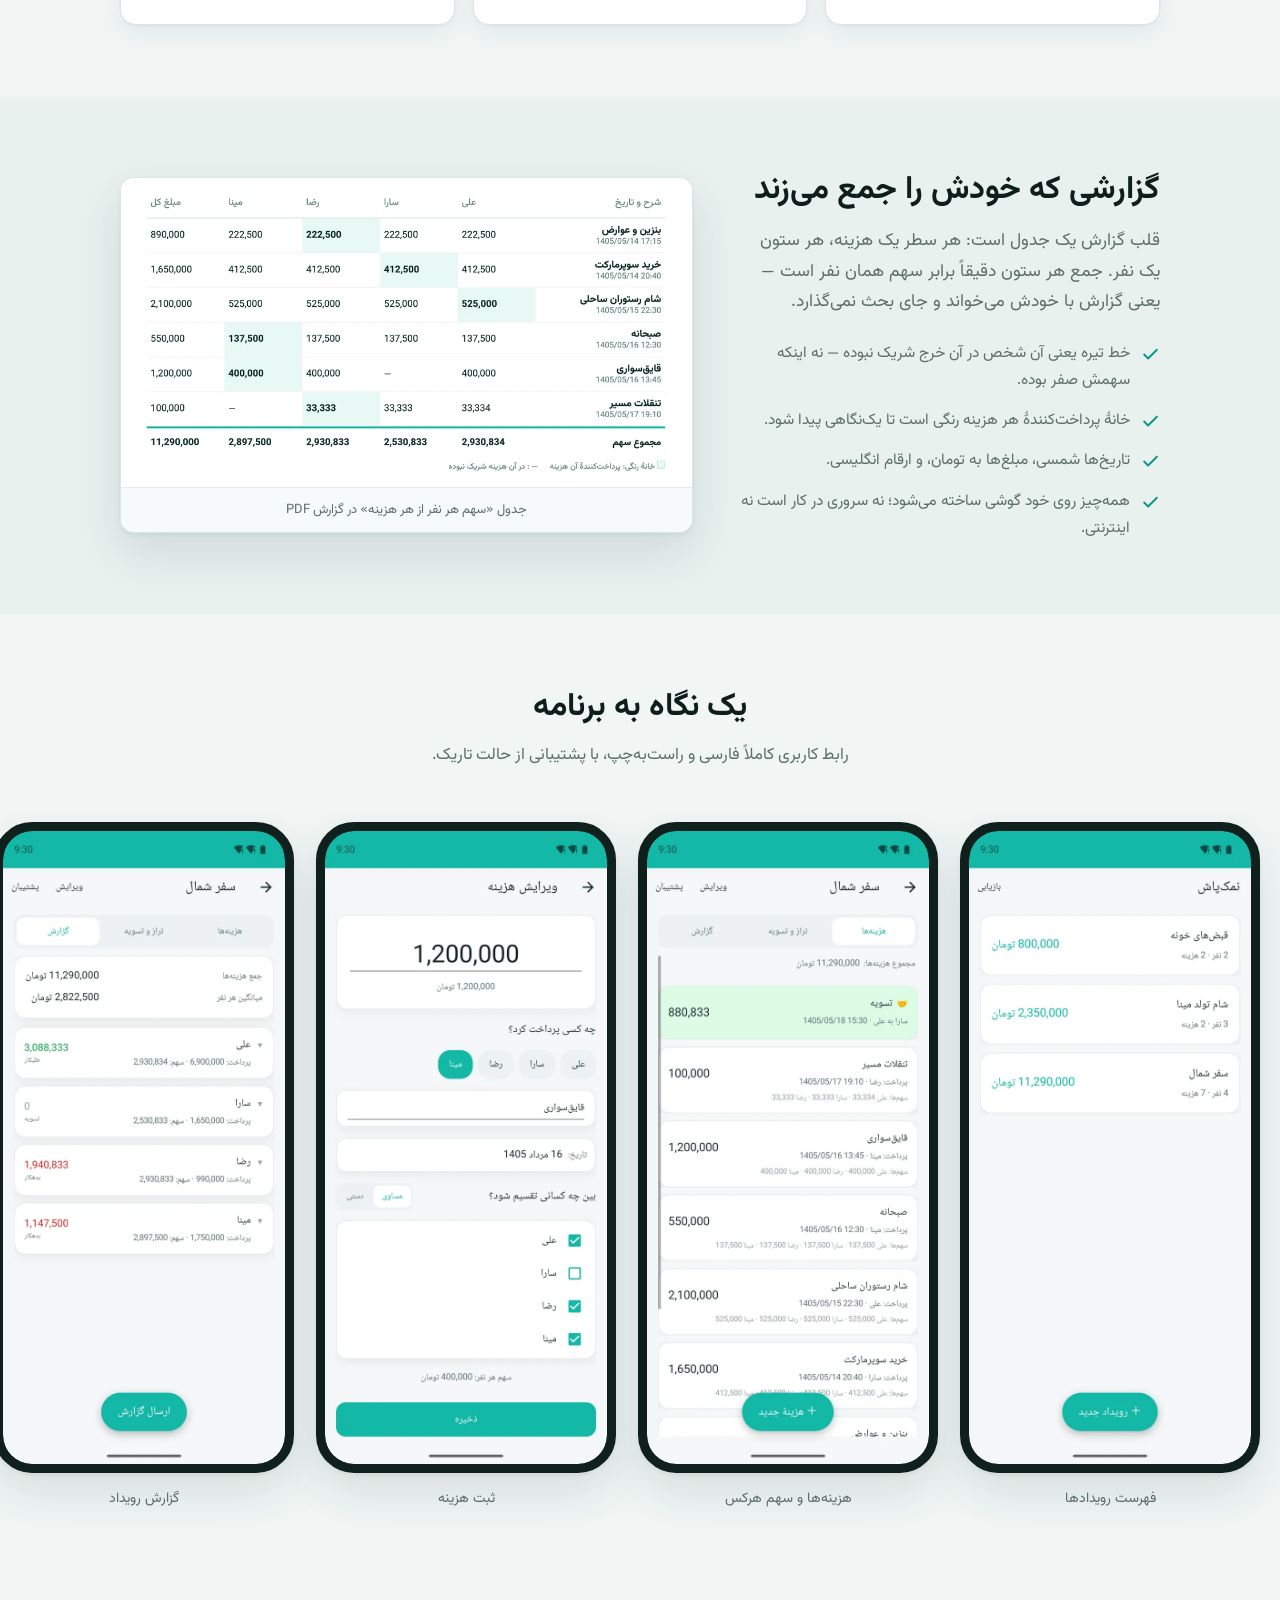
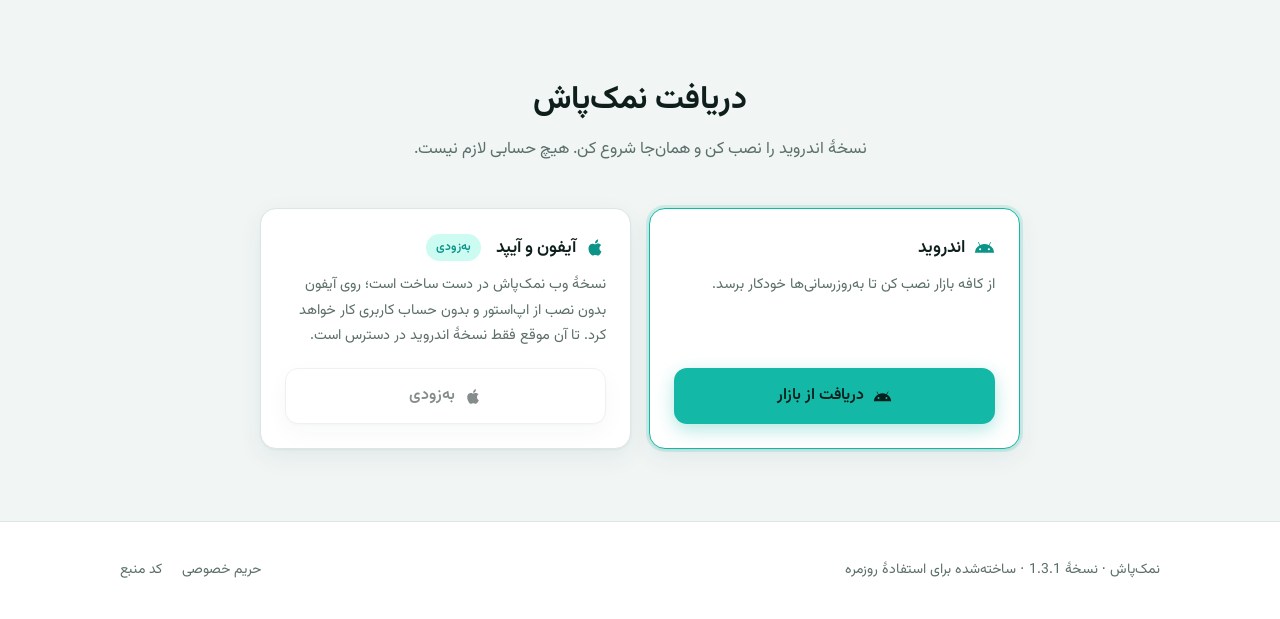
==== commit 777e2149: "Send Android users to Cafe Bazaar instead of the APK The Bazaar listing is live, so the direct downl" ====
--- a/docs/index.html
+++ b/docs/index.html
@@ -409,8 +409,7 @@
   // ---- flip these as each channel goes live -------------------------------
   var CONFIG = {
     version:  "1.3.1",
-    apkUrl:   "https://github.com/AmirHosseinNarimaniRad/namakpash/releases/latest",
-    bazaarUrl: null,   // "https://cafebazaar.ir/app/ir.narimani.splitt"
+    bazaarUrl: "https://cafebazaar.ir/app/ir.narimani.splitt",
     myketUrl:  null,   // "https://myket.ir/app/ir.narimani.splitt"
     pwaUrl:    null    // "/app/"  — set once the web version ships
   };
@@ -430,7 +429,6 @@
   var ICON = {
     android: '<svg viewBox="0 0 24 24" fill="currentColor"><path d="M17.6 9.48l1.84-3.18a.4.4 0 0 0-.7-.4l-1.87 3.23a11.4 11.4 0 0 0-9.74 0L5.26 5.9a.4.4 0 1 0-.7.4L6.4 9.48A10.9 10.9 0 0 0 1 18h22a10.9 10.9 0 0 0-5.4-8.52M7 15.25a1.25 1.25 0 1 1 0-2.5 1.25 1.25 0 0 1 0 2.5m10 0a1.25 1.25 0 1 1 0-2.5 1.25 1.25 0 0 1 0 2.5"/></svg>',
     apple:   '<svg viewBox="0 0 24 24" fill="currentColor"><path d="M16.4 12.8c0-2.3 1.9-3.4 2-3.5-1.1-1.6-2.8-1.8-3.4-1.8-1.4-.1-2.8.9-3.5.9s-1.8-.9-3-.8c-1.5 0-2.9.9-3.7 2.3-1.6 2.7-.4 6.8 1.1 9 .8 1.1 1.6 2.3 2.8 2.3s1.6-.7 3-.7 1.8.7 3 .7 2-1.1 2.8-2.2c.9-1.2 1.2-2.4 1.2-2.5 0 0-2.3-.9-2.3-3.7M14.2 5.9c.6-.8 1-1.9.9-3-.9 0-2 .6-2.7 1.4-.6.7-1.1 1.8-.9 2.9 1 .1 2-.5 2.7-1.3"/></svg>',
-    down:    '<svg viewBox="0 0 24 24" fill="none" stroke="currentColor" stroke-width="2" stroke-linecap="round" stroke-linejoin="round"><path d="M21 15v4a2 2 0 0 1-2 2H5a2 2 0 0 1-2-2v-4"/><path d="M7 10l5 5 5-5"/><path d="M12 15V3"/></svg>',
     share:   '<svg viewBox="0 0 24 24" fill="none" stroke="currentColor" stroke-width="2" stroke-linecap="round" stroke-linejoin="round"><path d="M12 16V3"/><path d="M8 7l4-4 4 4"/><path d="M4 12v7a2 2 0 0 0 2 2h12a2 2 0 0 0 2-2v-7"/></svg>',
     plus:    '<svg viewBox="0 0 24 24" fill="none" stroke="currentColor" stroke-width="2" stroke-linecap="round" stroke-linejoin="round"><rect x="3" y="3" width="18" height="18" rx="4"/><path d="M12 8v8M8 12h8"/></svg>'
   };
@@ -447,7 +445,7 @@
   // ---- hero call to action ----
   var cta = document.getElementById("cta");
   var note = document.getElementById("ctaNote");
-  var androidHref = CONFIG.bazaarUrl || CONFIG.apkUrl;
+  var androidHref = CONFIG.bazaarUrl;
 
   if (isIOS) {
     if (CONFIG.pwaUrl) {
@@ -463,28 +461,20 @@
   } else {
     cta.innerHTML =
       '<a class="btn btn-primary" href="' + androidHref + '" rel="noopener">' +
-      ICON.android + (CONFIG.bazaarUrl ? "دریافت از بازار" : "دانلود برای اندروید") + '</a>' +
+      ICON.android + "دریافت از بازار" + '</a>' +
       '<a class="btn btn-ghost" href="#features">امکانات برنامه</a>';
-    note.textContent = CONFIG.bazaarUrl
-      ? "رایگان · بدون تبلیغات · بدون هیچ دسترسی"
-      : "فایل APK · نسخهٔ " + CONFIG.version + " · بدون تبلیغات و بدون هیچ دسترسی";
+    note.textContent = "رایگان · بدون تبلیغات · بدون هیچ دسترسی";
   }
 
   // ---- download cards ----
   var cards = [];
 
-  var androidButtons = CONFIG.bazaarUrl
-    ? btn(CONFIG.bazaarUrl, "دریافت از بازار", ICON.android, true) +
-      '<div style="height:10px"></div>' +
-      btn(CONFIG.apkUrl, "دانلود مستقیم APK", ICON.down, false)
-    : btn(CONFIG.apkUrl, "دانلود مستقیم APK", ICON.down, true);
+  var androidButtons = btn(CONFIG.bazaarUrl, "دریافت از بازار", ICON.android, true);
 
   cards.push(
     '<div class="dl-card' + (isIOS ? "" : " is-primary") + '">' +
       '<h3>' + ICON.android + 'اندروید</h3>' +
-      '<p>' + (CONFIG.bazaarUrl
-        ? "از کافه بازار نصب کن تا به‌روزرسانی‌ها خودکار برسد."
-        : "فایل نصب مستقیم. به‌زودی روی کافه بازار و مایکت هم منتشر می‌شود.") + '</p>' +
+      '<p>از کافه بازار نصب کن تا به‌روزرسانی‌ها خودکار برسد.</p>' +
       androidButtons +
     '</div>'
   );
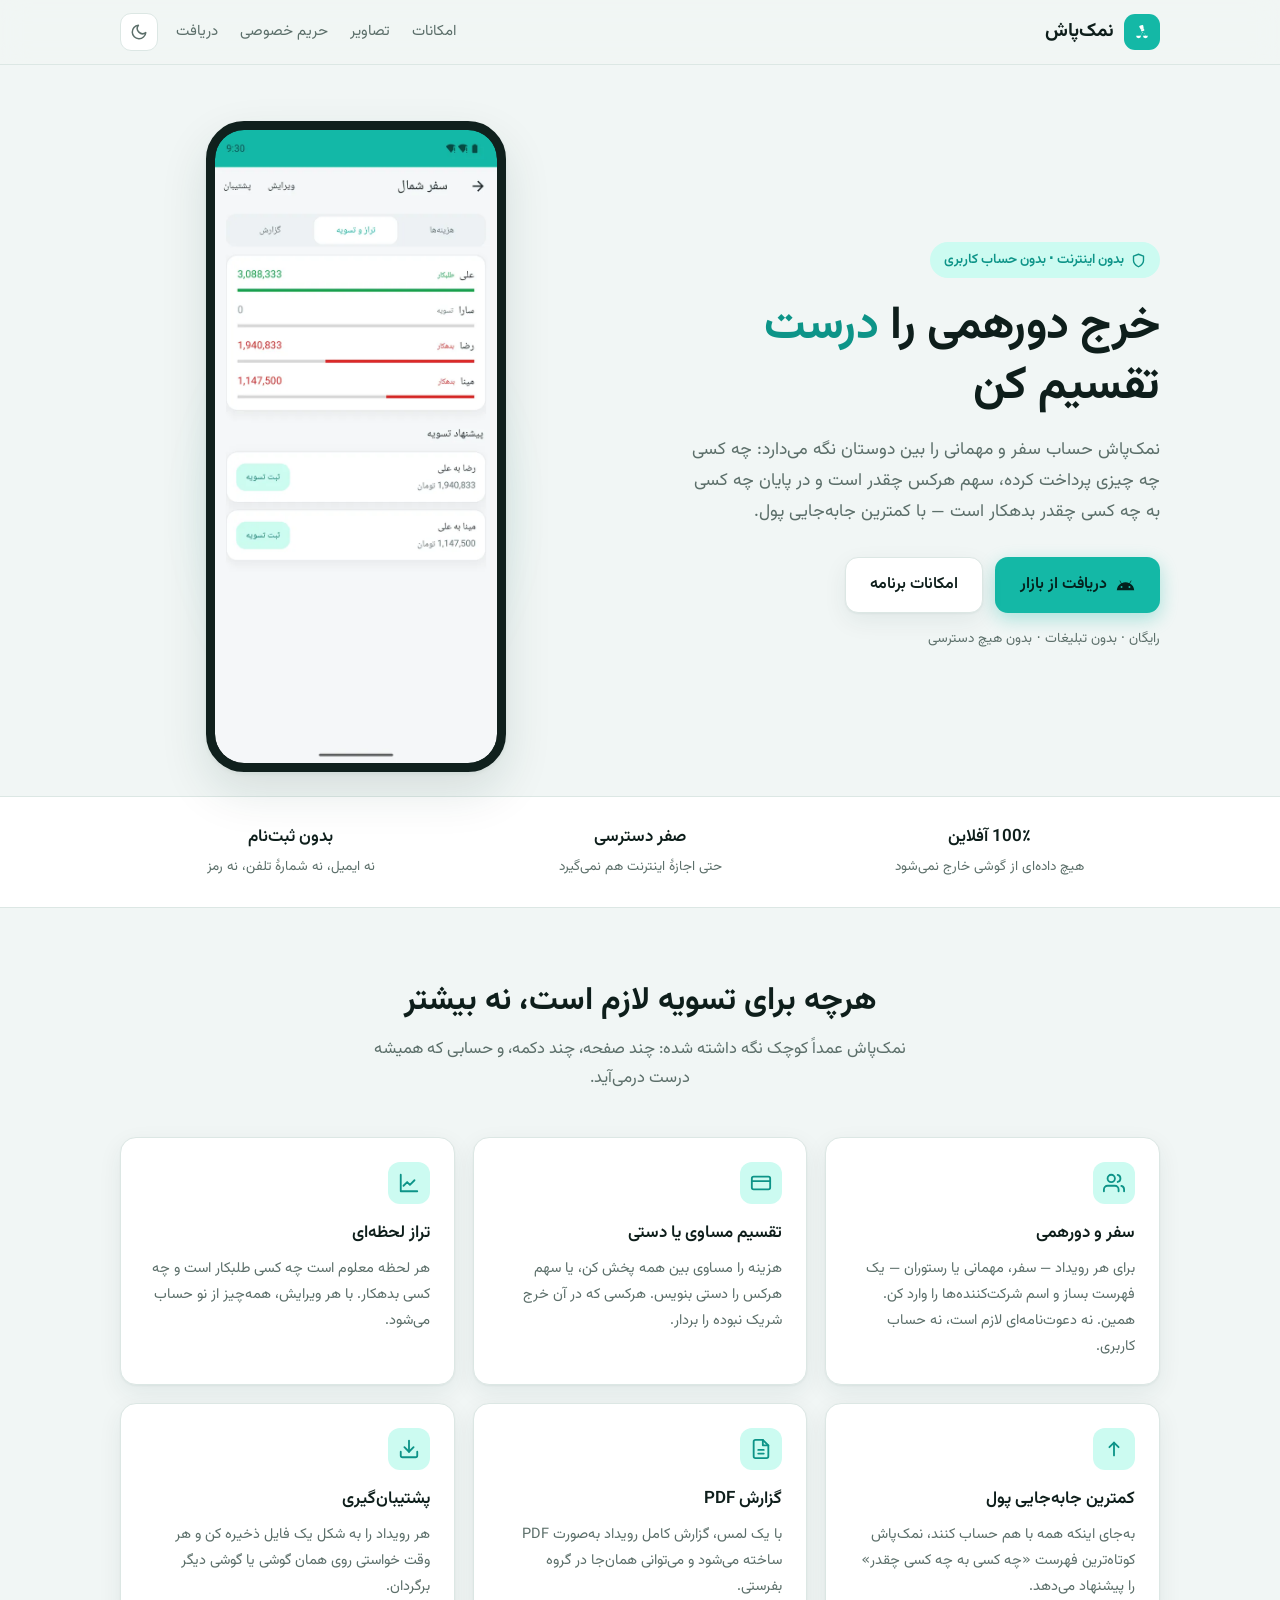
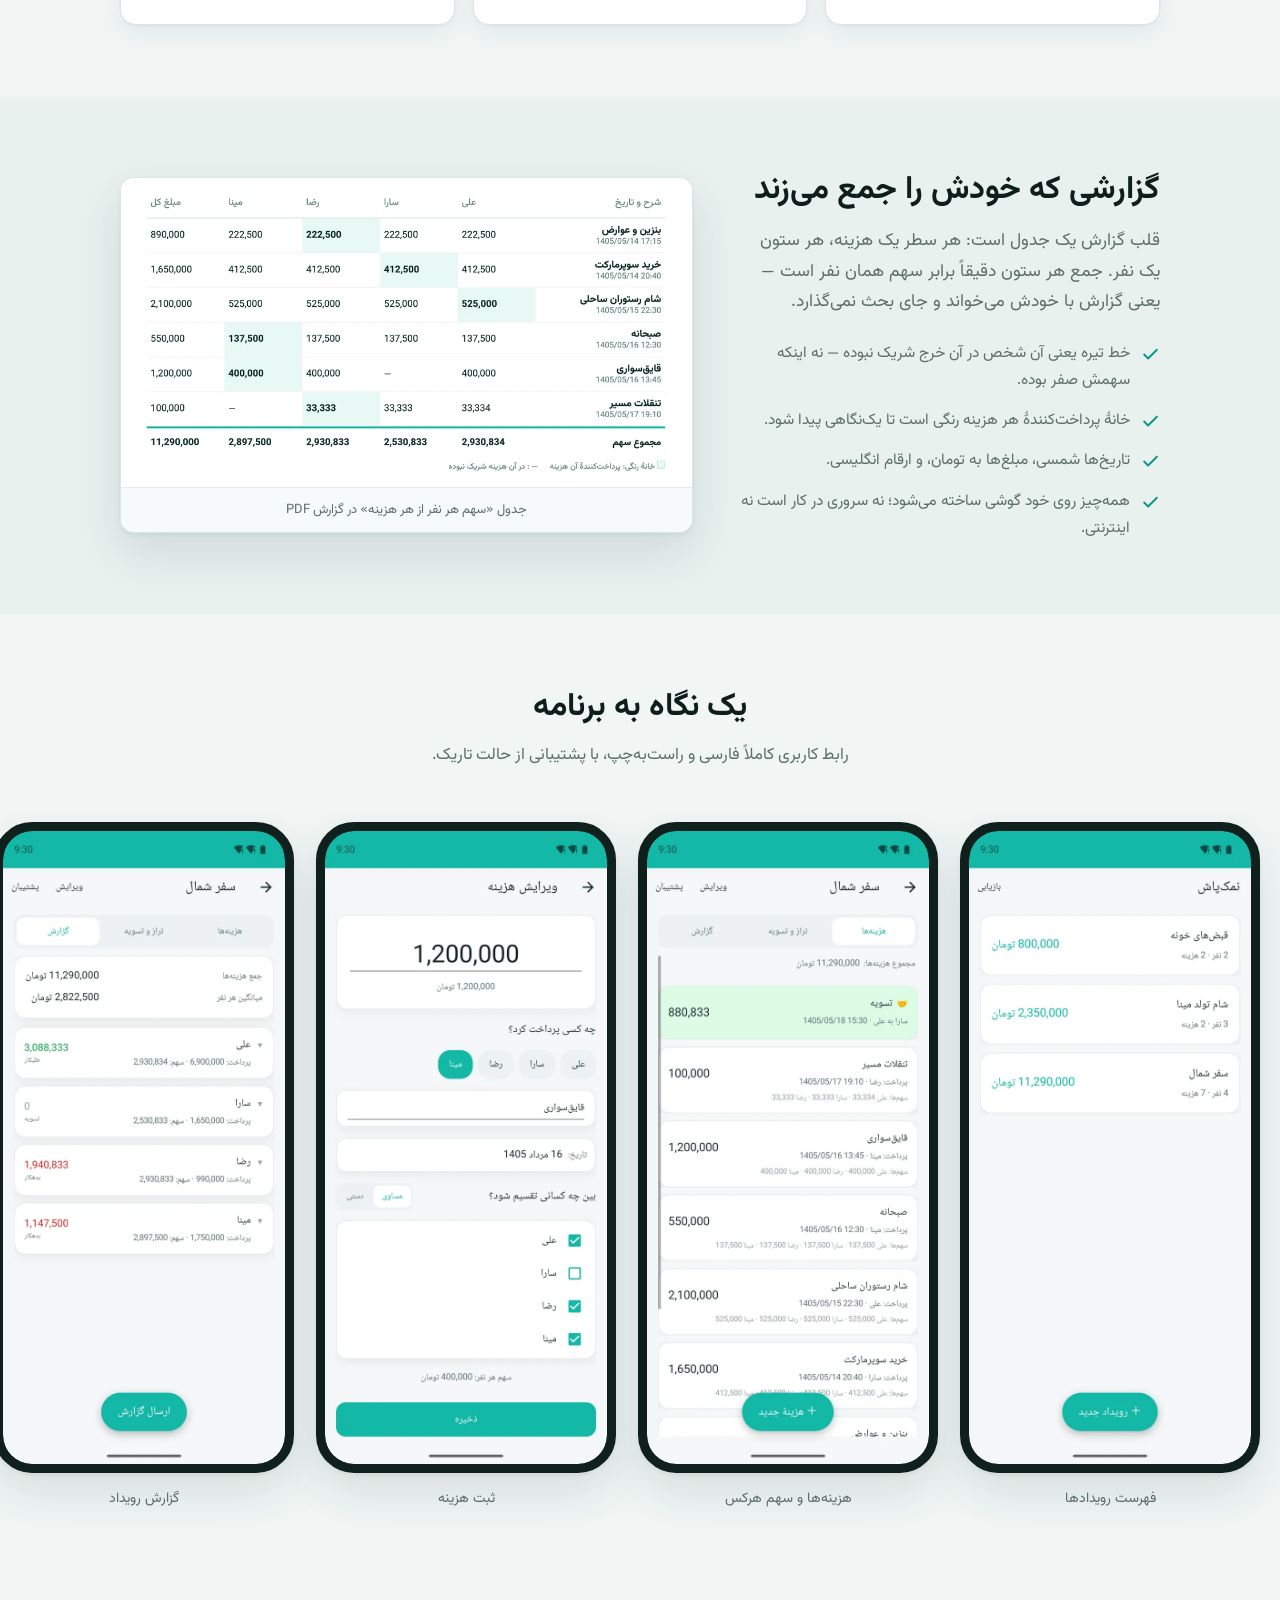
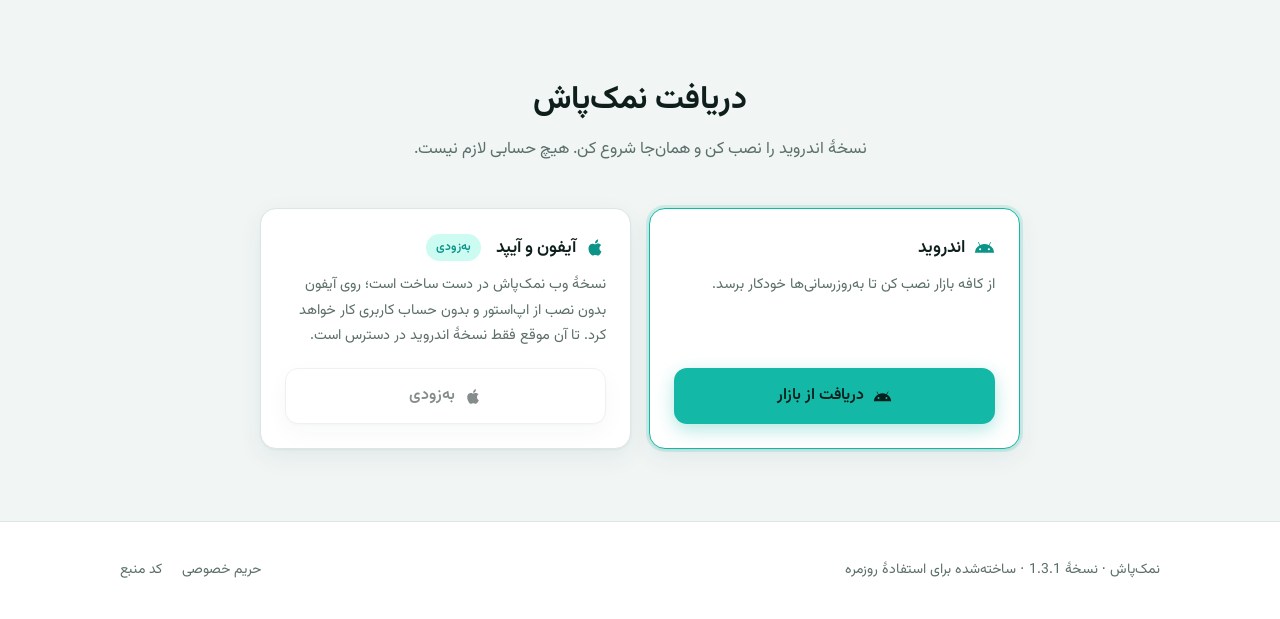
==== commit 07d52812: "Add a sun/moon theme toggle to the header The page already carried [data-theme] overrides alongside " ====
--- a/docs/index.html
+++ b/docs/index.html
@@ -227,7 +227,35 @@
 footer a{text-decoration:none}
 footer a:hover{color:var(--text)}
 .f-links{display:flex;gap:20px;flex-wrap:wrap}
+
+/* theme toggle */
+:root{color-scheme:light}
+@media (prefers-color-scheme:dark){:root:not([data-theme=light]){color-scheme:dark}}
+:root[data-theme=dark]{color-scheme:dark}
+:root[data-theme=light]{color-scheme:light}
+.theme-toggle{
+  width:38px;height:38px;flex:none;margin-inline-start:6px;
+  display:grid;place-items:center;cursor:pointer;
+  border:1px solid var(--line);border-radius:11px;
+  background:var(--surface);color:var(--muted);
+  transition:color .18s ease,border-color .18s ease;
+}
+.theme-toggle:hover{color:var(--text);border-color:var(--accent)}
+.theme-toggle:focus-visible{outline:2px solid var(--accent);outline-offset:2px}
+.theme-toggle svg{width:18px;height:18px;display:block}
+/* show the icon for the theme you would switch TO */
+.theme-toggle .sun{display:none}
+@media (prefers-color-scheme:dark){
+  :root:not([data-theme=light]) .theme-toggle .sun{display:block}
+  :root:not([data-theme=light]) .theme-toggle .moon{display:none}
+}
+:root[data-theme=dark] .theme-toggle .sun{display:block}
+:root[data-theme=dark] .theme-toggle .moon{display:none}
+:root[data-theme=light] .theme-toggle .sun{display:none}
+:root[data-theme=light] .theme-toggle .moon{display:block}
+@media (prefers-reduced-motion:reduce){.theme-toggle{transition:none}}
 </style>
+<script>try{var t=localStorage.getItem("namakpash-theme");if(t)document.documentElement.setAttribute("data-theme",t)}catch(e){}</script>
 </head>
 <body>
 
@@ -264,6 +292,10 @@
       <a href="privacy.html" class="hide-s">حریم خصوصی</a>
       <a href="#download">دریافت</a>
     </nav>
+    <button class="theme-toggle" id="themeToggle" type="button" aria-label="تغییر ظاهر">
+      <svg class="moon" viewBox="0 0 24 24" fill="none" stroke="currentColor" stroke-width="2" stroke-linecap="round" stroke-linejoin="round" aria-hidden="true"><path d="M21 12.8A9 9 0 1 1 11.2 3a7 7 0 0 0 9.8 9.8z"/></svg>
+      <svg class="sun" viewBox="0 0 24 24" fill="none" stroke="currentColor" stroke-width="2" stroke-linecap="round" stroke-linejoin="round" aria-hidden="true"><circle cx="12" cy="12" r="4.2"/><path d="M12 2.5v2M12 19.5v2M2.5 12h2M19.5 12h2M5.1 5.1l1.4 1.4M17.5 17.5l1.4 1.4M18.9 5.1l-1.4 1.4M6.5 17.5l-1.4 1.4"/></svg>
+    </button>
   </div>
 </header>
 
@@ -518,5 +550,31 @@
 })();
 </script>
 
+<script>
+(function () {
+  "use strict";
+  var root = document.documentElement, KEY = "namakpash-theme";
+  var btn = document.getElementById("themeToggle");
+  if (!btn) return;
+  var mq = window.matchMedia("(prefers-color-scheme:dark)");
+  function current() {
+    return root.getAttribute("data-theme") || (mq.matches ? "dark" : "light");
+  }
+  function label() {
+    btn.setAttribute("aria-label", current() === "dark" ? "روشن کردن ظاهر" : "تیره کردن ظاهر");
+  }
+  btn.addEventListener("click", function () {
+    var next = current() === "dark" ? "light" : "dark";
+    root.setAttribute("data-theme", next);
+    try { localStorage.setItem(KEY, next); } catch (e) {}
+    label();
+  });
+  // with no stored choice the page keeps following the system
+  if (mq.addEventListener) mq.addEventListener("change", function () {
+    if (!root.getAttribute("data-theme")) label();
+  });
+  label();
+})();
+</script>
 </body>
 </html>
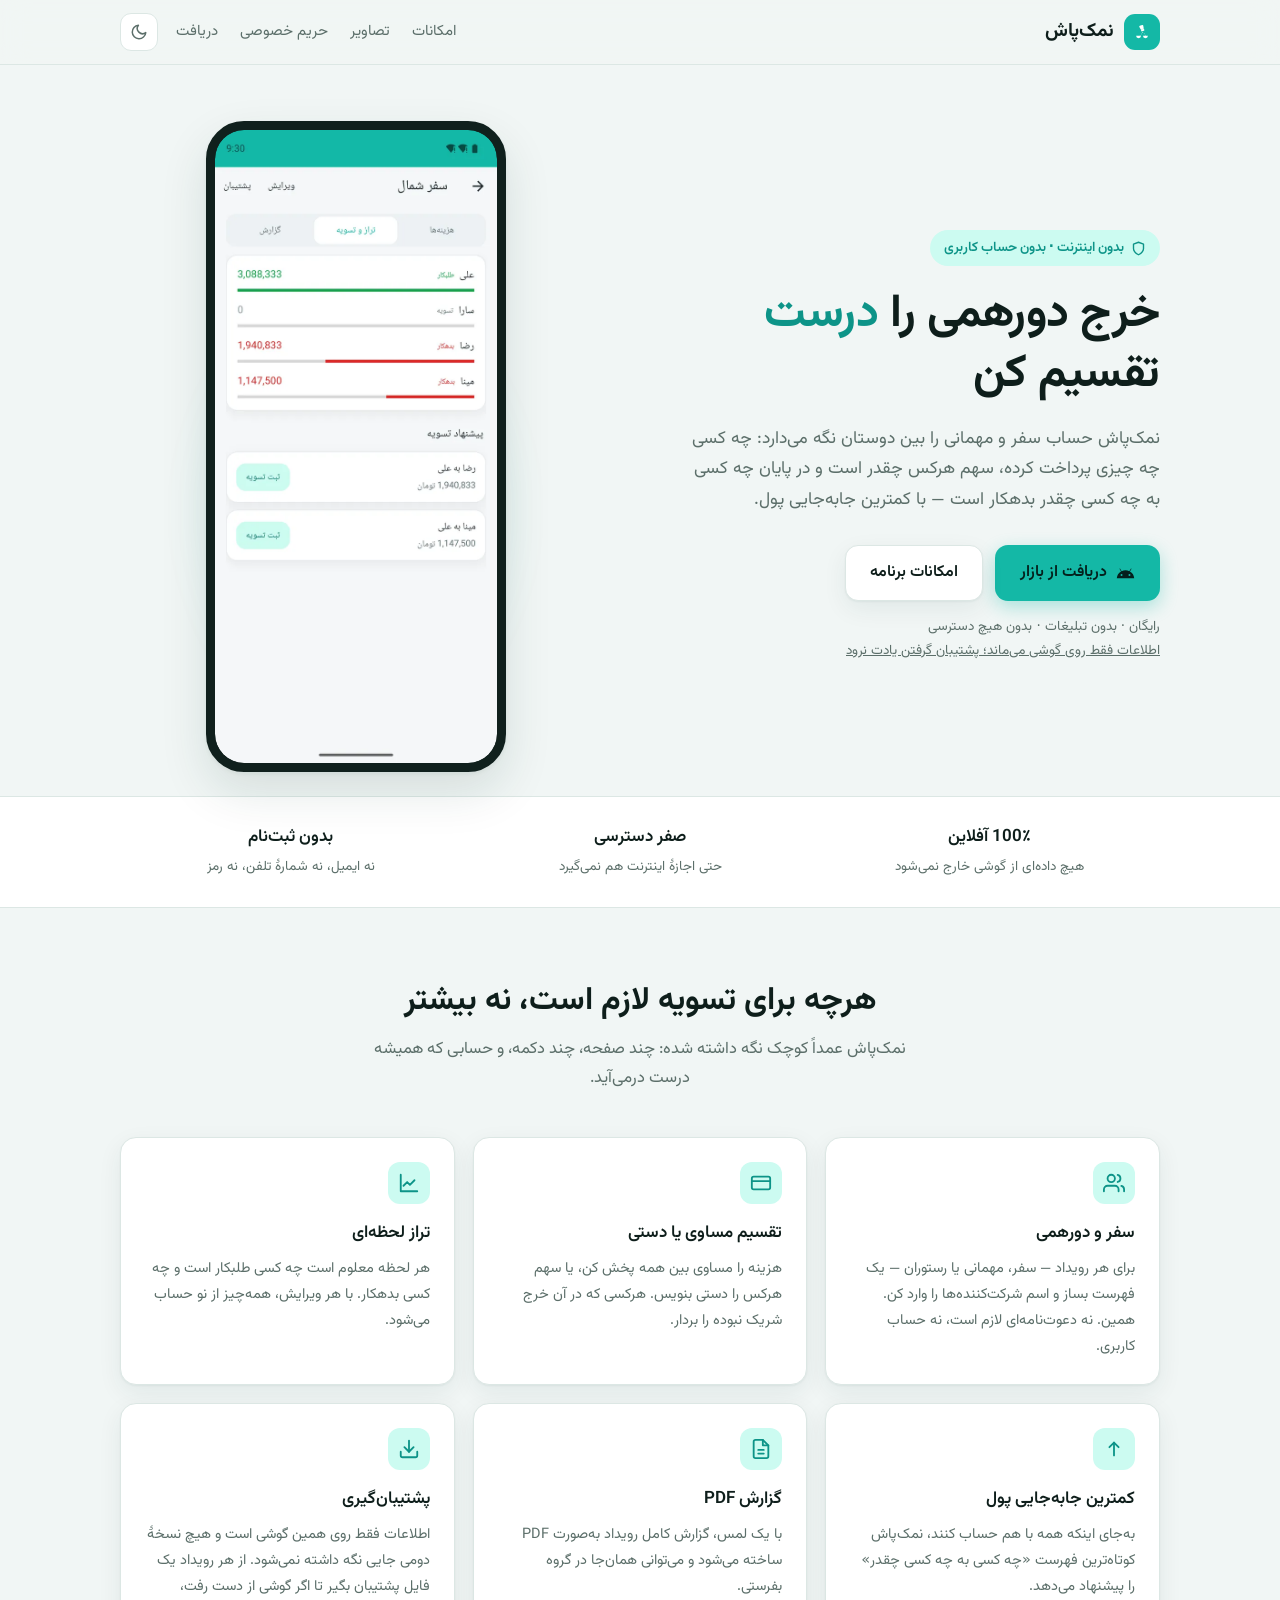
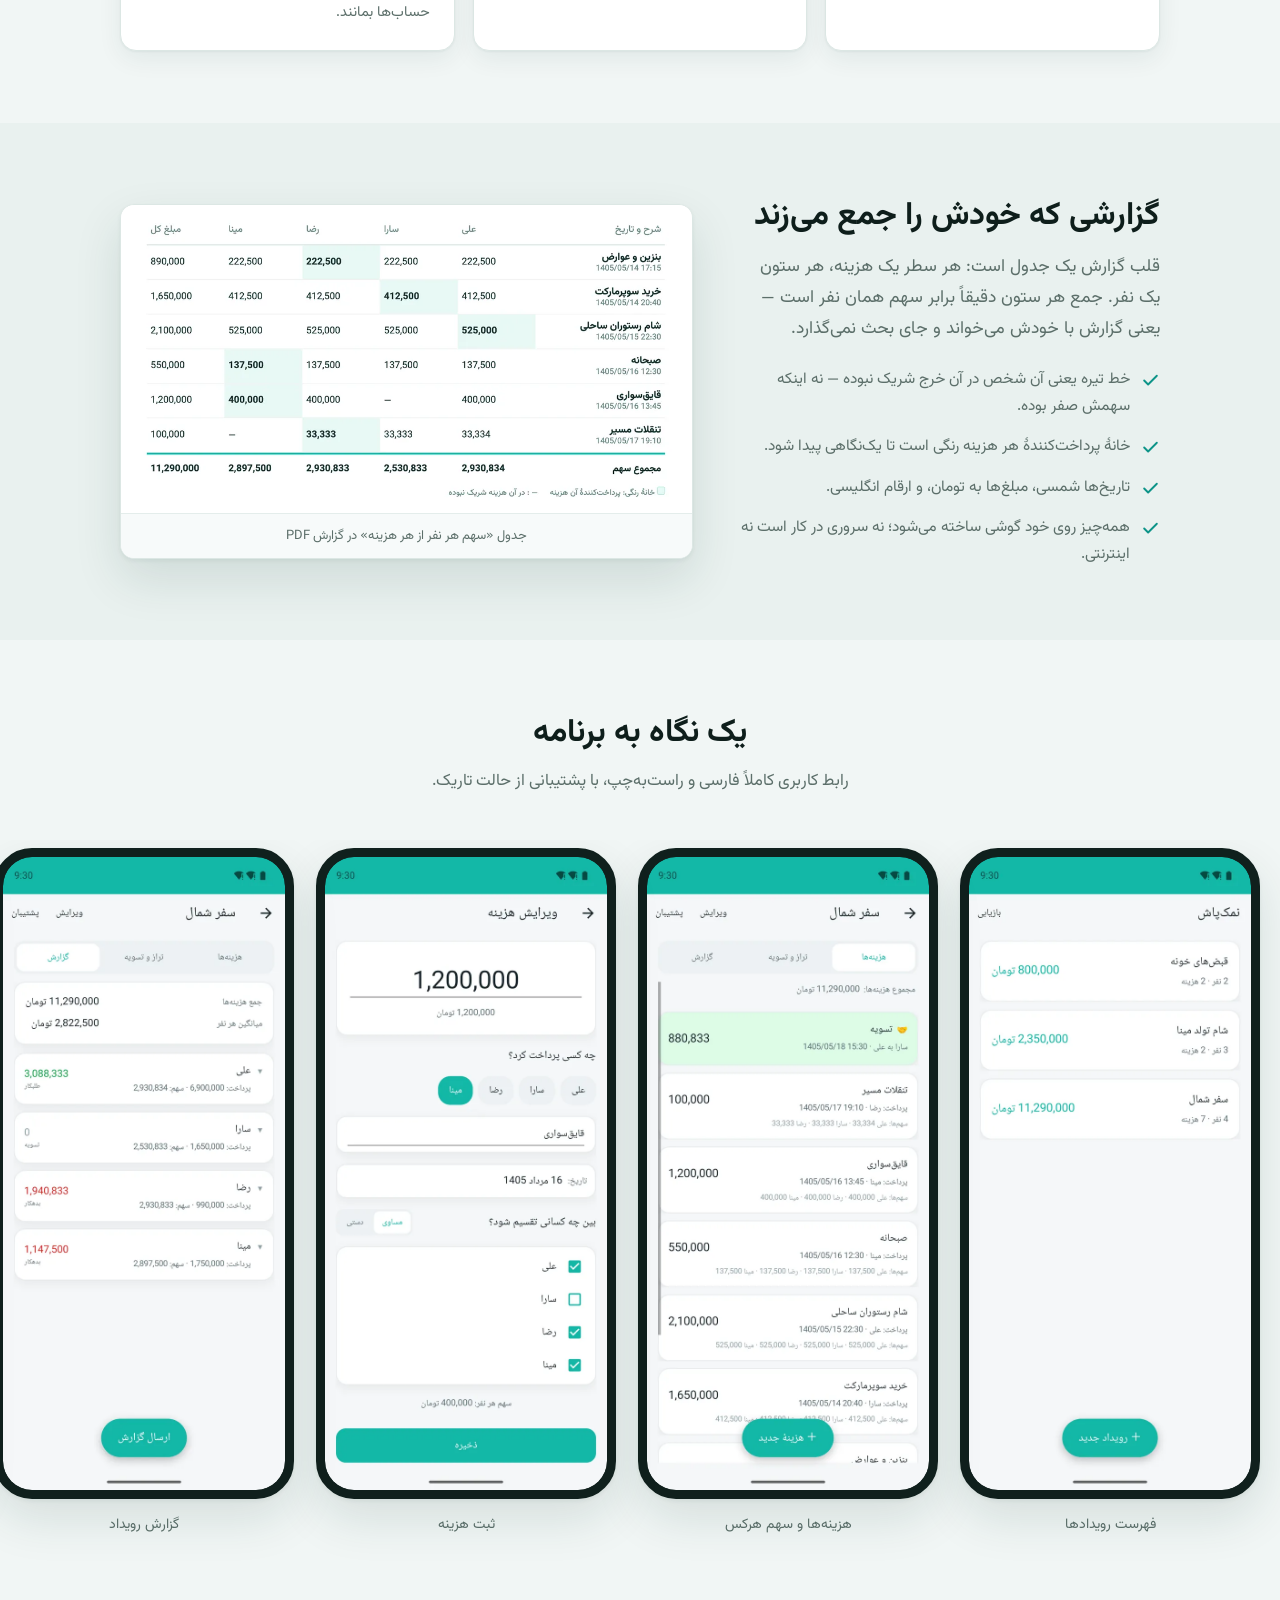
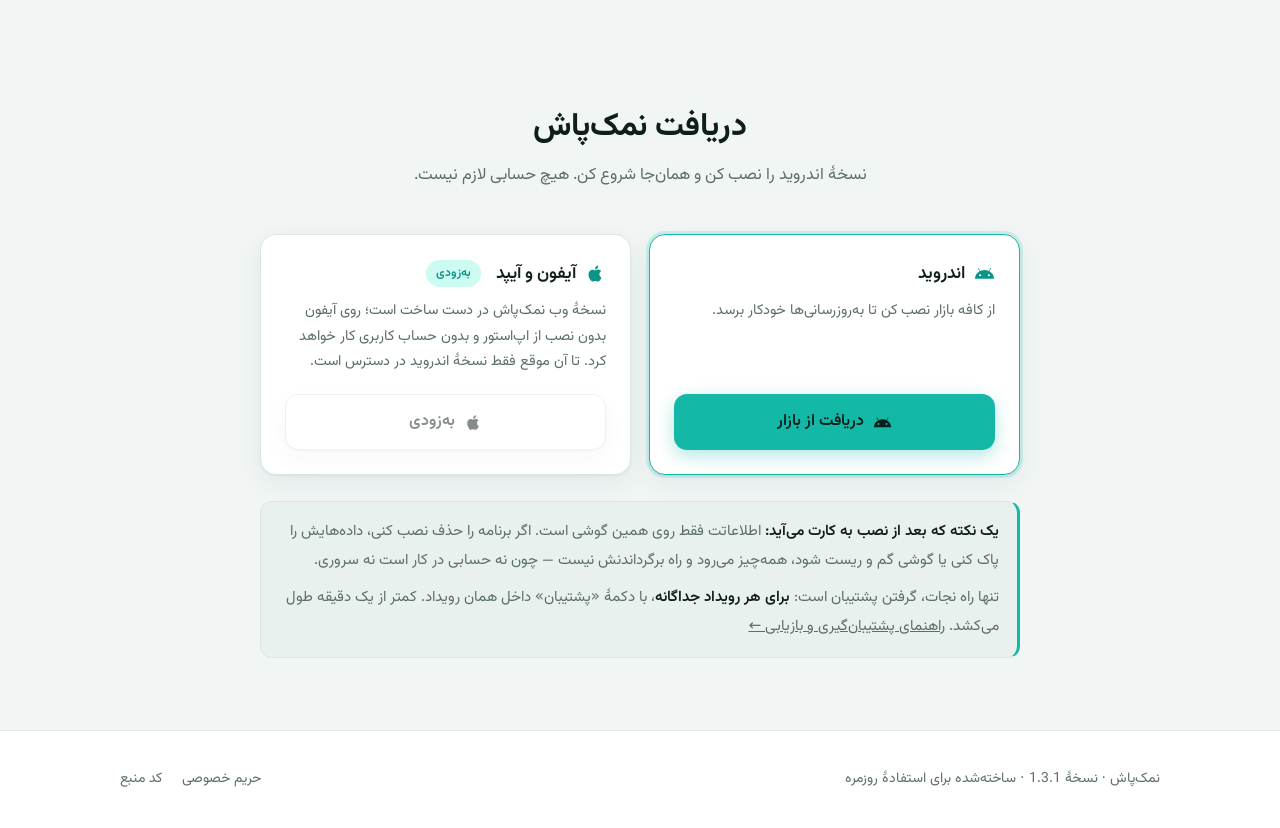
==== commit 55b22b30: "Say plainly that the data lives only on the phone The site sold the JSON export as a feature but nev" ====
--- a/docs/index.html
+++ b/docs/index.html
@@ -206,6 +206,16 @@
 :root[data-theme=dark] .badge{color:#7FE8DC}
 .btn-block{width:100%;justify-content:center}
 .btn[aria-disabled=true]{opacity:.5;pointer-events:none}
+/* same component as privacy.html's .warn — the one thing that can cost someone their data */
+.warn{
+  max-width:760px;margin:26px auto 0;scroll-margin-top:84px;
+  background:var(--surface-2);border:1px solid var(--line);
+  border-inline-start:3px solid var(--accent);
+  border-radius:12px;padding:16px 18px;
+  font-size:15px;color:var(--muted);line-height:1.9;
+}
+.warn p+p{margin-top:9px}
+.warn b,.warn strong{color:var(--text);font-weight:600}
 
 /* ---------- ios steps ---------- */
 .steps{counter-reset:s;display:grid;gap:14px;margin-top:20px}
@@ -368,7 +378,7 @@
       <div class="card">
         <div class="ic"><svg viewBox="0 0 24 24" fill="none" stroke="currentColor" stroke-width="2" stroke-linecap="round" stroke-linejoin="round"><path d="M21 15v4a2 2 0 0 1-2 2H5a2 2 0 0 1-2-2v-4"/><path d="M7 10l5 5 5-5"/><path d="M12 15V3"/></svg></div>
         <h3>پشتیبان‌گیری</h3>
-        <p>هر رویداد را به شکل یک فایل ذخیره کن و هر وقت خواستی روی همان گوشی یا گوشی دیگر برگردان.</p>
+        <p>اطلاعات فقط روی همین گوشی است و هیچ نسخهٔ دومی جایی نگه داشته نمی‌شود. از هر رویداد یک فایل پشتیبان بگیر تا اگر گوشی از دست رفت، حساب‌ها بمانند.</p>
       </div>
     </div>
   </div>
@@ -419,6 +429,15 @@
       <p id="dlIntro">نسخهٔ اندروید را نصب کن و همان‌جا شروع کن. هیچ حسابی لازم نیست.</p>
     </div>
     <div class="dl" id="dlCards"></div>
+
+    <div class="warn" id="backup-note">
+      <p><b>یک نکته که بعد از نصب به کارت می‌آید:</b> اطلاعاتت فقط روی همین گوشی است.
+        اگر برنامه را حذف نصب کنی، داده‌هایش را پاک کنی یا گوشی گم و ریست شود، همه‌چیز
+        می‌رود و راه برگرداندنش نیست — چون نه حسابی در کار است نه سروری.</p>
+      <p>تنها راه نجات، گرفتن پشتیبان است: <strong>برای هر رویداد جداگانه</strong>، با
+        دکمهٔ «پشتیبان» داخل همان رویداد. کمتر از یک دقیقه طول می‌کشد.
+        <a href="privacy.html#backup">راهنمای پشتیبان‌گیری و بازیابی ←</a></p>
+    </div>
   </div>
 </section>
 
@@ -465,13 +484,19 @@
     plus:    '<svg viewBox="0 0 24 24" fill="none" stroke="currentColor" stroke-width="2" stroke-linecap="round" stroke-linejoin="round"><rect x="3" y="3" width="18" height="18" rx="4"/><path d="M12 8v8M8 12h8"/></svg>'
   };
 
+  // Store links leave the site, so they open in a new tab and this page stays
+  // put. In-page anchors (#download, #ios) must not spawn tabs.
+  function linkAttrs(href) {
+    return /^https?:\/\//i.test(href) ? ' target="_blank" rel="noopener"' : '';
+  }
+
   function btn(href, label, icon, primary) {
     if (!href) {
       return '<span class="btn ' + (primary ? "btn-primary" : "btn-ghost") +
              ' btn-block" aria-disabled="true">' + icon + label + '</span>';
     }
     return '<a class="btn ' + (primary ? "btn-primary" : "btn-ghost") +
-           ' btn-block" href="' + href + '" rel="noopener">' + icon + label + '</a>';
+           ' btn-block" href="' + href + '"' + linkAttrs(href) + '>' + icon + label + '</a>';
   }
 
   // ---- hero call to action ----
@@ -492,10 +517,11 @@
     }
   } else {
     cta.innerHTML =
-      '<a class="btn btn-primary" href="' + androidHref + '" rel="noopener">' +
+      '<a class="btn btn-primary" href="' + androidHref + '"' + linkAttrs(androidHref) + '>' +
       ICON.android + "دریافت از بازار" + '</a>' +
       '<a class="btn btn-ghost" href="#features">امکانات برنامه</a>';
-    note.textContent = "رایگان · بدون تبلیغات · بدون هیچ دسترسی";
+    note.innerHTML = "رایگان · بدون تبلیغات · بدون هیچ دسترسی<br>" +
+      '<a href="#backup-note">اطلاعات فقط روی گوشی می‌ماند؛ پشتیبان گرفتن یادت نرود</a>';
   }
 
   // ---- download cards ----
